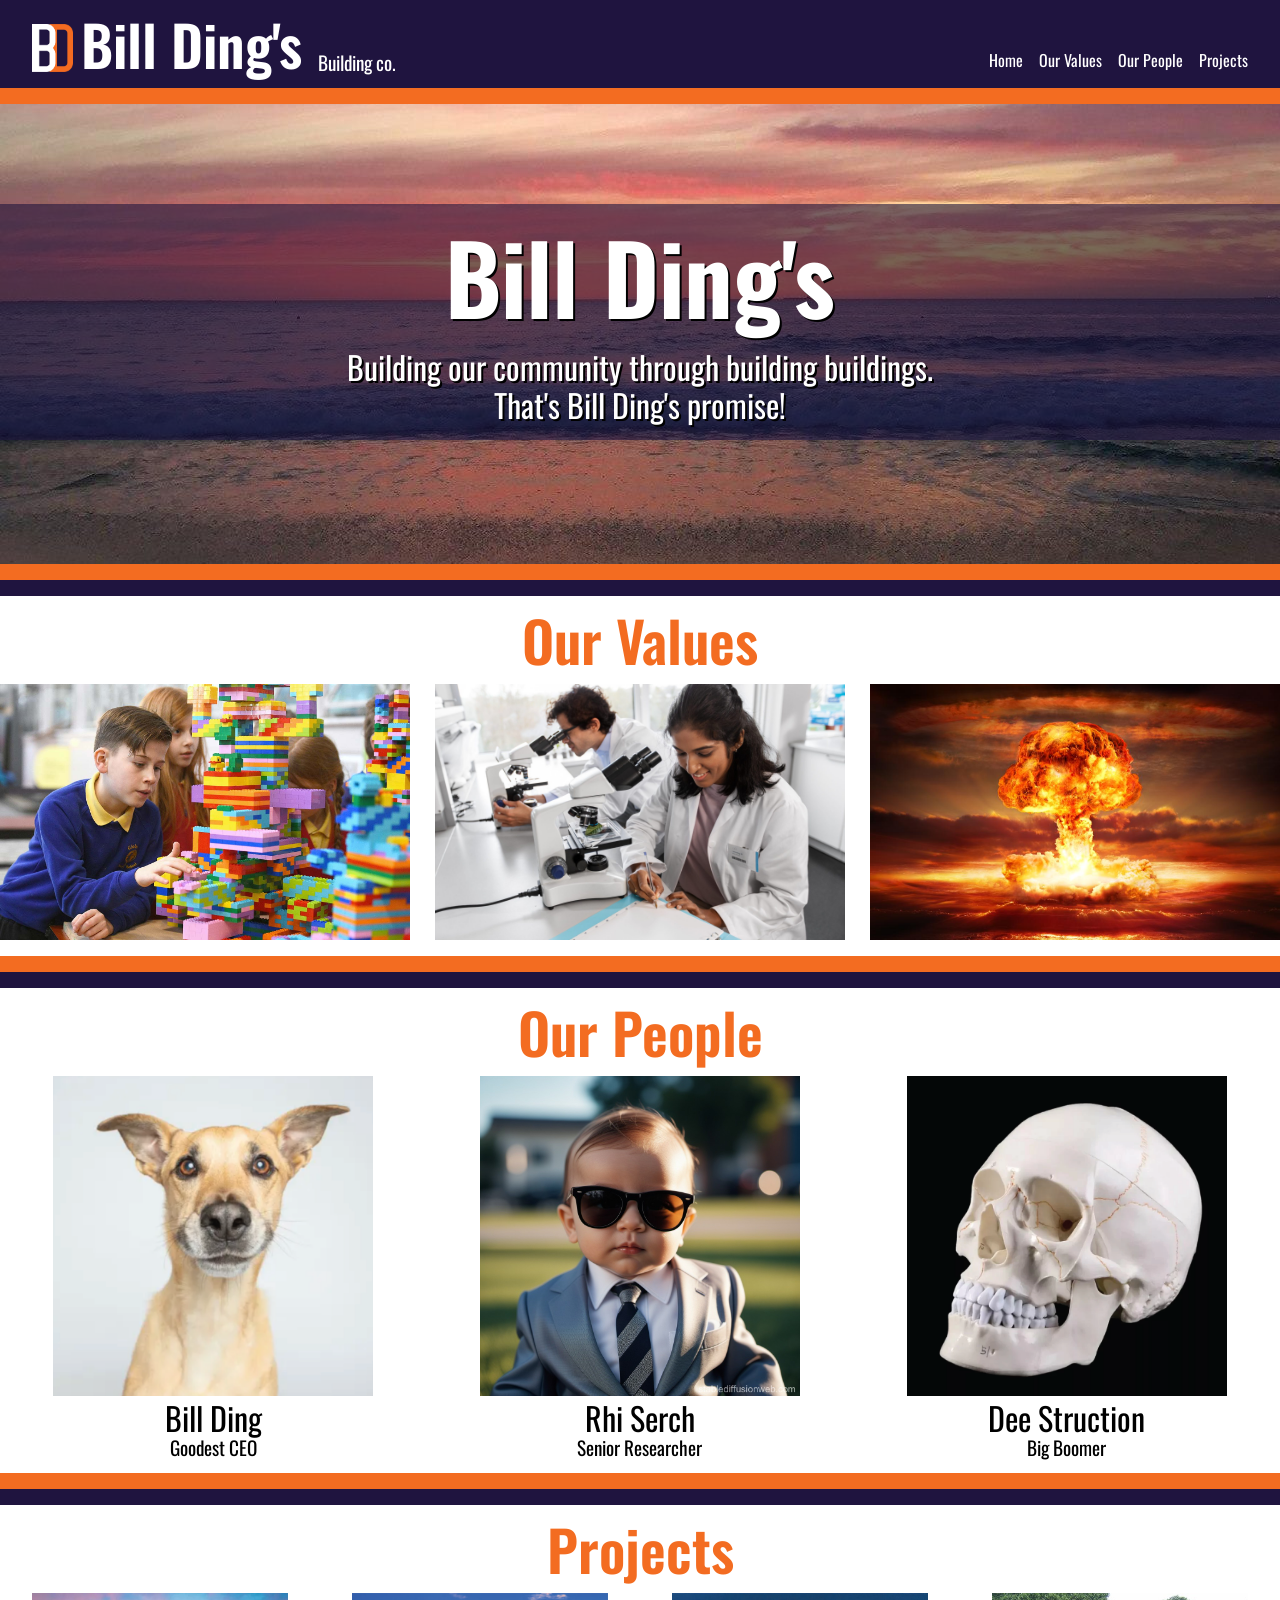
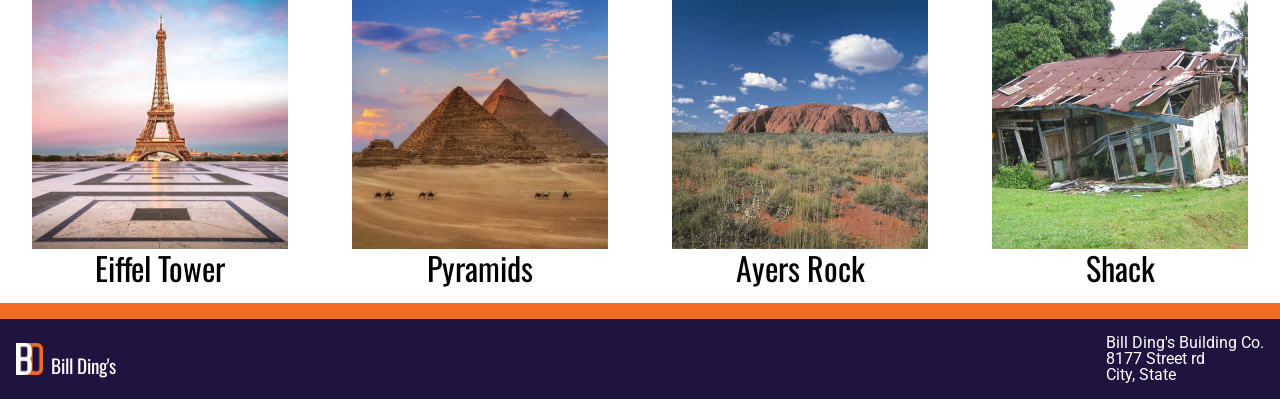
==== index.html @ 5ad1cb89 "Initial Release HTML and CSS based website" ====
<!DOCTYPE html>
<html lang="en">
<head>
    <meta charset="UTF-8">
    <meta name="viewport" content="width=device-width, initial-scale=1.0">
    <title>Bill Ding's</title>
    <link rel="stylesheet" href="./resources/css/index.css">
    
    <link rel="preconnect" href="https://fonts.googleapis.com">
    <link rel="preconnect" href="https://fonts.gstatic.com" crossorigin>
    <link href="https://fonts.googleapis.com/css2?family=Roboto:ital,wght@0,100;0,300;0,400;0,500;0,700;0,900;1,100;1,300;1,400;1,500;1,700;1,900&display=swap" rel="stylesheet">

    <link rel="preconnect" href="https://fonts.googleapis.com">
    <link rel="preconnect" href="https://fonts.gstatic.com" crossorigin>
    <link href="https://fonts.googleapis.com/css2?family=Oswald:wght@200..700&family=Roboto:ital,wght@0,100;0,300;0,400;0,500;0,700;0,900;1,100;1,300;1,400;1,500;1,700;1,900&display=swap" rel="stylesheet">

</head>
<body>
    <header>
        <div id="headerCompany">
            <img id="headerLogo" src="./resources/images/logo.png">
            <h2>Bill Ding's</h2>
            <h4>Building co.</h4>
        </div>
        <nav>
            <a href="#home">Home</a></li>
            <a href="#values">Our Values</a>
            <a href="#ourPeople">Our People</a>
            <a href="#projects">Projects</a>
        </nav>
    </header>
    <div class="body">
        <div class="box" id="home">
            <div id="hero">
                <h1>Bill Ding's</h1>
                <h3>Building our community through building buildings.</br> That's Bill Ding's promise!</h3>
            </div>
        </div>
        <div class="box" id="values">
            <h2 class="heading">Our Values</h2>
            <div id="valuesContainer">
                <div class="value" id="valueA">
                    <div class="overlay">
                        <h3>Building</h3>
                        <p>Building is our passion</p>
                    </div>
                    
                </div>
                <div class="value" id="valueB">
                    <div class="overlay">
                        <h3>Research</h3>
                        <p>Research is our passion</p>
                    </div>
                    
                </div>
                <div class="value" id="valueC">
                    <div class="overlay">
                        <h3>Destruction</h3>
                        <p>Destruction is our passion</p>
                    </div>
                    
                </div>
            </div>
        </div>
        <div class="box" id="ourPeople">
            <h2 class="heading">Our People</h2>
            <div id="peopleContainer">
                <div class="person">
                    <img src="./resources/images/ourPeople/headshot 01.png" alt="Bill Ding Headshot">
                    <h3>Bill Ding</h3>
                    <h4>Goodest CEO</h4>
                </div>
                <div class="person">
                    <img src="./resources/images/ourPeople/headshot 02.jpg" alt="Rhi Search Headshot">
                    <h3>Rhi Serch</h3>
                    <h4>Senior Researcher</h4>
                </div>
                <div class="person">
                    <img src="./resources/images/ourPeople/headshot 03.png" alt="Dee Struction Headshot">
                    <h3>Dee Struction</h3>
                    <h4>Big Boomer</h4>
                </div>
            </div>
        </div>
        <div class="box" id="projects">
            <h2 class="heading">Projects</h2>
            <div id="projectContainer">
                <div class="project">
                    <img src="./resources/images/projects/project01.png" alt="Eiffel Tower">
                    <h3>Eiffel Tower</h3>
                </div>
                <div class="project">
                    <img src="./resources/images/projects/project02.png" alt="Pyramid">
                    <h3>Pyramids</h3>
                </div>
                <div class="project">
                    <img src="./resources/images/projects/project03.png" alt="Ayers Rock">
                    <h3>Ayers Rock</h3>
                </div>
                <div class="project">
                    <img src="./resources/images/projects/project04.jpg" alt="Shack">
                    <h3>Shack</h3>
                </div>
            </div>
            
        </div>
    </div>
    <footer>
        <div id="footerCompany">
            <img id="footerLogo" src="./resources/images/logo.png">
            <h4>Bill Ding's</h4>
        </div>
        <div id="footerAddress">
            <p>Bill Ding's Building Co.</p>
            <p>8177 Street rd</p>
            <p>City, State</p>
        </div>
    </footer>
    
</body>
</html>
---- resources/css/index.css ----
/*Overall Details*/

:root {
    --bright-colour: rgb(243,108,33);
    --primary-colour: rgb(31, 20, 63);
    --light-colour: rgb(222,222,222);
  }

*{
    padding: 0;
    margin: 0;
}

body{
    background-color: white;
    padding: 0;
    margin: 0;
    display: inline-flex;
    flex-direction: column;
    align-items: center;
    width: 100%;
}

p{
    font-family: "Roboto", sans-serif;
    line-height: 1;
}

h1{
    font-family: "Oswald", sans-serif;
    font-weight:800;
    font-size: 6rem;
    line-height: 1.5;
    padding: 0;
    margin: 0;
}

h2{
    font-family: "Oswald", sans-serif;
    line-height: 1;
    font-size: 3.5rem;
    font-weight: 600;
    padding: 0;
    margin: 0;
}

h3{
    font-family: "Oswald", sans-serif;
    font-size: 2rem;
    font-weight: 400;
    line-height: 1.2;
    padding: 0;
    margin: 0;
}

h4{
    font-family: "Oswald", sans-serif;
    line-height: 1;
    font-size: 1.2rem;
    font-weight: normal;
    padding: 0;
    margin: 0;
}

a{
    font-family: "Oswald", sans-serif;
    color: white;
    text-decoration: none;
    margin: 0;
    padding: 0;
}

a:hover{
    scale: 1.1;
    text-decoration: underline;
}

.box {
    width: 100%;
    display: inline-flex;
    flex-direction: column;
    align-items: center;
    background-color: white;
    box-sizing: border-box;
    padding: 1rem 0;
    margin-bottom: 1rem;
    border-bottom: 1rem solid var(--bright-colour);
}

.body {
    position: relative;
    top: 3rem;
    width: 100%;
    height: 100%;
    background-color: var(--primary-colour);
}

.heading {
    color: var(--bright-colour);
    margin-bottom: 1rem;
}

/*Header*/
header{
    display: inline-flex;
    align-items: end;
    justify-content: space-between;
    width:100%;
    background-color: var(--primary-colour);
    padding: 1rem 2rem;
    box-sizing: border-box;
    position: fixed;
    border-bottom: 1rem solid var(--bright-colour);
    z-index: 3;
}

#headerCompany{
    display: inline-flex;
    align-items: end;
    color: white;
}

#headerCompany h2{
    padding-right: 1rem;
}

#headerLogo{
    height: 3rem;
    margin-right: 0.5rem;
}

nav img{
    display: none;
}

nav{
    display: inline-flex;
    justify-content: space-around;
    align-items: center;
}

nav a{
    margin-left: 1rem;
    text-align: center;
}

nav h4{
    font-family: 'Alumni Sans';
    color: white;
    font-size: 1.5rem;
    font-weight: 400;
    line-height: 0;
}

@media only screen and (max-width: 750px){
    header{
        flex-direction: column;
        width: 100%;
        align-items: center;
    }

    #headerCompany{
        flex-direction: row;
        justify-content: left;
        margin-bottom: 1rem;
    }
}

@media only screen and (max-width: 450px){
    #headerCompany h2{
        display: none;
    }

    #headerCompany h4{
        display: none;
    }
}

/*Mission*/

#home{
    background-color: rgb(212, 212, 189);
    display:inline-flex;
    flex-direction: column;
    margin-top: 2rem;
    width:100%;
    height: 500px;
    align-items: center;
    justify-content: center;
    background-image:url(../images/Sunset.jpg);
    background-position:bottom;
    background-repeat: no-repeat;
    background-size: cover;
    color: white;
    text-shadow: 2px 2px black;
    text-align: center;
}

#hero{
    background-color: rgba(31, 20, 63, .6);;
    width: 100%;
    display: inline-flex;
    flex-direction: column;
    align-items: center;
    justify-content: center;
    padding-bottom: 1rem;
}


@media only screen and (max-width: 600px){
    #hero h3{
        font-size: 1.5rem;
    }
}

@media only screen and (max-width: 450px){
    #hero h1{
        font-size: 4rem;
    }
    
    #hero h3{
        font-size: 1rem;
    }
}

/*values*/

#valuesContainer{
    display: inline-flex;
    justify-content: space-between;
    width:100%;
}

.value h3{
    font-size: 3rem;
    text-shadow: 2px 2px black;
    color:white;
    padding: 0;
}

.value{
    width: 32%;
    height: 16rem;
    position: relative;
    background-size: cover;
    background-position: center;
}

#valueA{
    background-image: url(../images/values/build.jpg);
}

#valueB{
    background-image: url(../images/values/research.jpg);
}

#valueC{
    background-image: url(../images/values/destroy.jpeg);
}

.overlay {
    position: absolute;
    top: 0;
    left: 0;
    width: 100%;
    height: 100%;
    background-color: rgba(255, 255, 255, 0.7);
    display: inline-flex;
    flex-direction: column;
    justify-content: center;
    align-items: center;
    text-align: center;
    transition: opacity 0.3s;
    opacity: 0;
}

.value:hover .overlay {
    opacity: 1;
}

@media only screen and (max-width: 750px){
    #valuesContainer{
        flex-direction: column;
        align-items: center;
        width:100%;
    }

    .value{
        width: 97%;
        height: 200px;
        margin: 0.5rem 0;
    }
}

/*Our People*/

#ourPeople{
    display: inline-flex;
    flex-direction: column;
    align-items: center;
    width:100%;
    text-align: center;
}

#peopleContainer{
    display: inline-flex;
    width: 100%;
    justify-content: space-around;
}

.person{
    display: inline-flex;
    flex-direction: column;
    align-items: center;
    width: 25%;
}

.person img{
    width: 100%;
}

.person h3{
    margin-top: 0.2rem;
}

@media only screen and (max-width: 550px){
    #peopleContainer{
        flex-direction: column;
        width: 100%;
        align-items: center;
    }

    .person{
        margin: 0.5rem;
        width: 80%;
    }
}

/* Project */
#projectContainer {
    width: 100%;
    display: inline-flex;
    justify-content: space-between;
    
}

.project {
    display: inline-flex;
    flex-direction: column;
    align-items: center;
    width: 100%;
    padding: 0 2rem;
}

.project img{
    width: 100%;
    height: 100%;
    object-fit:cover;
}

@media only screen and (max-width: 800px){
    #projectContainer{
        flex-direction: column;
        width: 100%;
        align-items: center;
    }

    .project{
        margin: 0.5rem;
        width: 80%;
    }
}

/*footer*/
footer{
    position: relative;
    padding: 0 1rem 1rem 1rem;
    top: 1rem;
    width: 100%;
    display: inline-flex;
    justify-content: space-between;
    align-items: center;
    margin-top: 2rem;
    background-color: var(--primary-colour);
    box-sizing: border-box;
    color: white;
}

#footerLogo{
    height: 2rem;
    margin-right: 0.5rem;
}

#footerCompany{
    display: inline-flex;
    align-items: end;
}
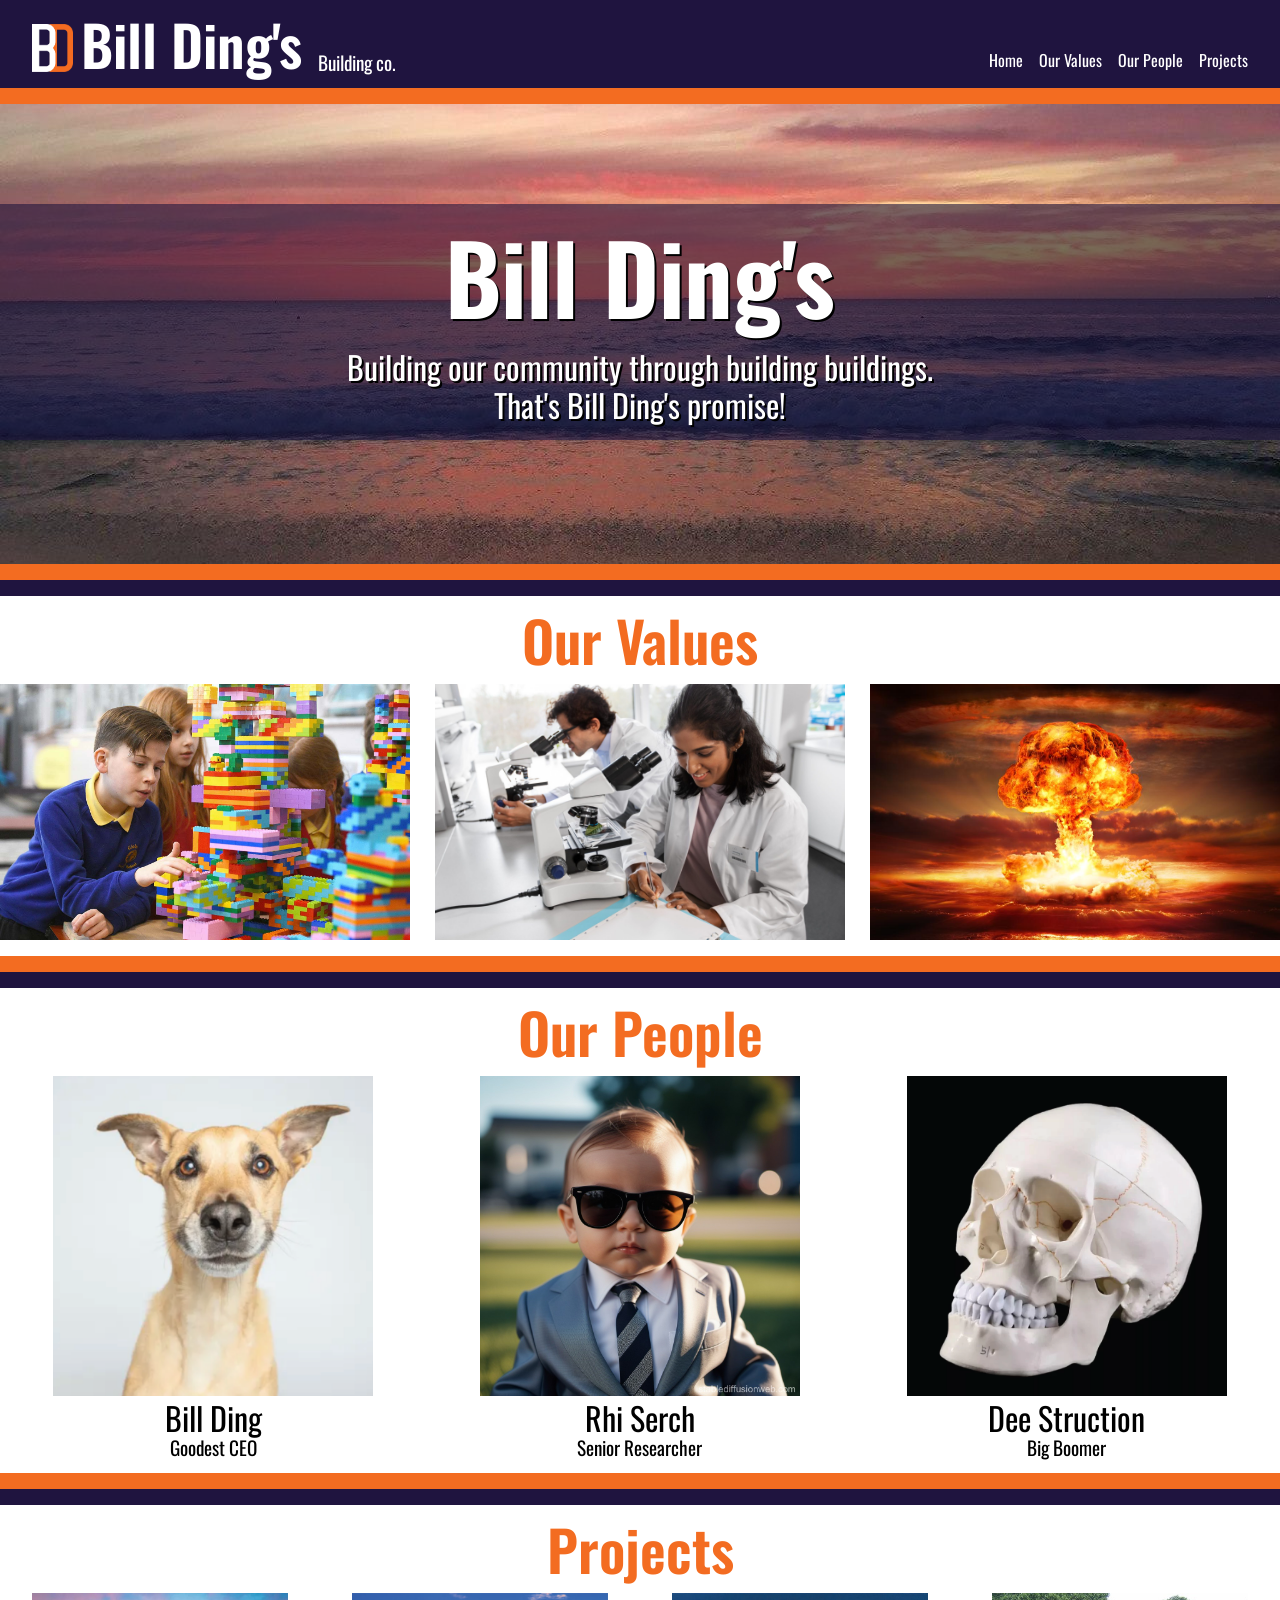
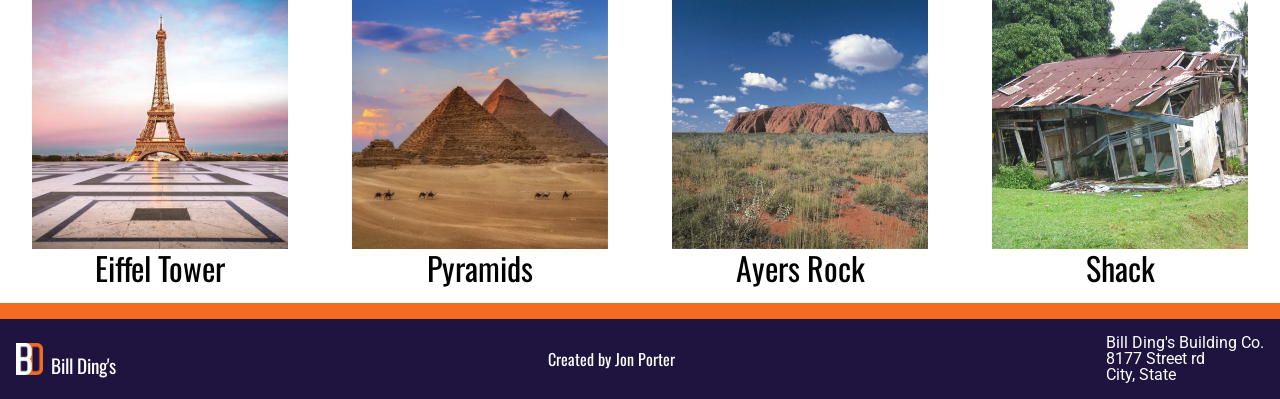
==== commit 1d62ba48: "Added link to portfolio" ====
--- a/index.html
+++ b/index.html
@@ -110,6 +110,7 @@
             <img id="footerLogo" src="./resources/images/logo.png">
             <h4>Bill Ding's</h4>
         </div>
+        <a href="https://jonporterfolio.com/" target="_blank" rel="noreferrer">Created by Jon Porter</a>
         <div id="footerAddress">
             <p>Bill Ding's Building Co.</p>
             <p>8177 Street rd</p>
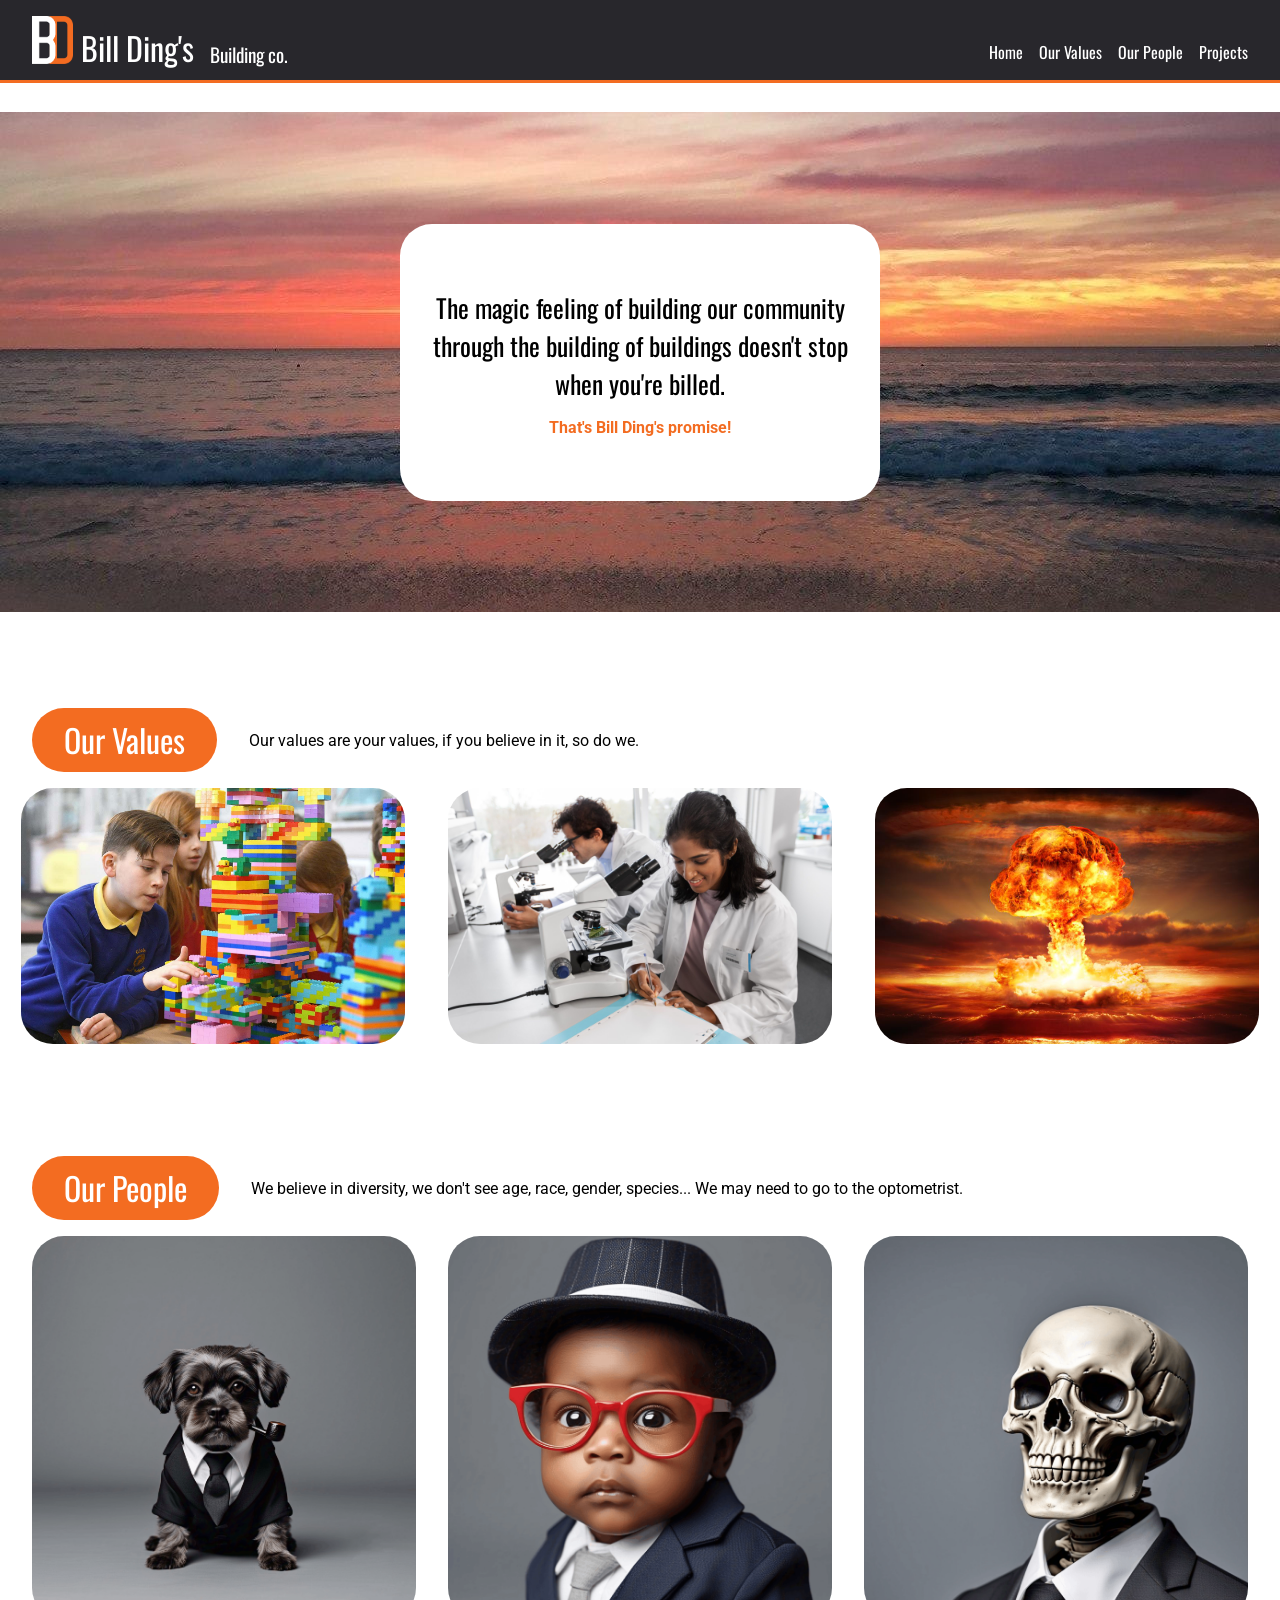
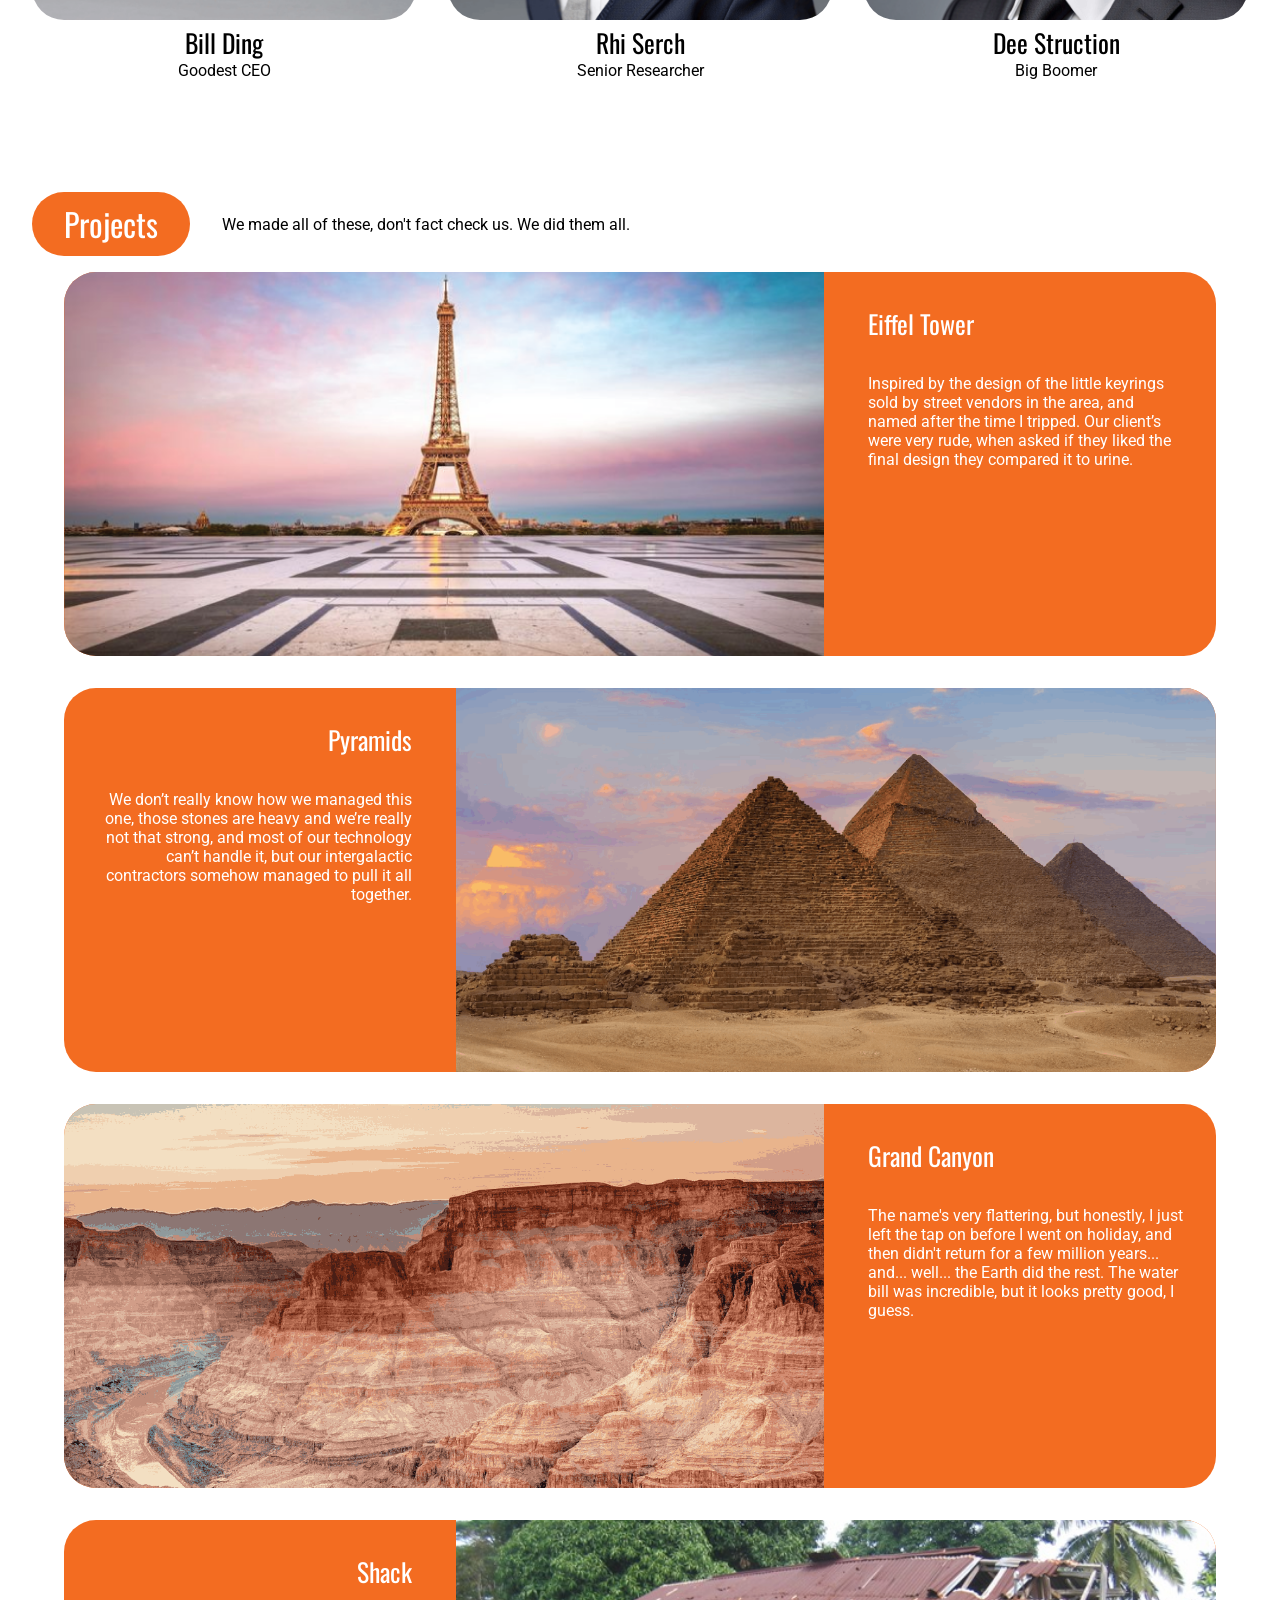
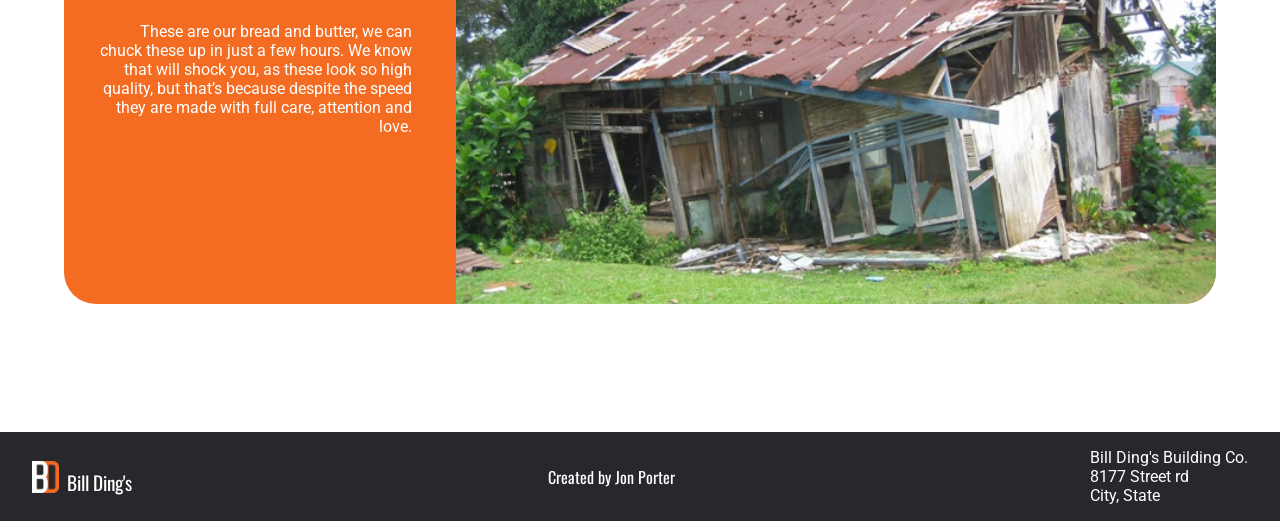
==== commit 63a3b121: "version 2.0 - aesthetic change - layout change" ====
--- a/index.html
+++ b/index.html
@@ -32,30 +32,32 @@
     <div class="body">
         <div class="box" id="home">
             <div id="hero">
-                <h1>Bill Ding's</h1>
-                <h3>Building our community through building buildings.</br> That's Bill Ding's promise!</h3>
+                <h3>The magic feeling of building our community through the building of buildings doesn't stop when you're billed.</h3><p> That's Bill Ding's promise!</p>
             </div>
         </div>
         <div class="box" id="values">
-            <h2 class="heading">Our Values</h2>
+            <div class="headingBox">
+                <h2 class="heading">Our Values</h2>
+                <p>Our values are your values, if you believe in it, so do we.</p>
+            </div>
             <div id="valuesContainer">
                 <div class="value" id="valueA">
                     <div class="overlay">
-                        <h3>Building</h3>
+                        <h2>Building</h2>
                         <p>Building is our passion</p>
                     </div>
                     
                 </div>
                 <div class="value" id="valueB">
                     <div class="overlay">
-                        <h3>Research</h3>
+                        <h2>Research</h2>
                         <p>Research is our passion</p>
                     </div>
                     
                 </div>
                 <div class="value" id="valueC">
                     <div class="overlay">
-                        <h3>Destruction</h3>
+                        <h2>Destruction</h2>
                         <p>Destruction is our passion</p>
                     </div>
                     
@@ -63,43 +65,71 @@
             </div>
         </div>
         <div class="box" id="ourPeople">
-            <h2 class="heading">Our People</h2>
+            <div class="headingBox">
+                <h2 class="heading">Our People</h2>
+                <p>We believe in diversity, we don't see age, race, gender, species... We may need to go to the optometrist.</p>
+            </div>
             <div id="peopleContainer">
                 <div class="person">
                     <img src="./resources/images/ourPeople/headshot 01.png" alt="Bill Ding Headshot">
                     <h3>Bill Ding</h3>
-                    <h4>Goodest CEO</h4>
+                    <p>Goodest CEO</p>
+                    <p></p>
                 </div>
                 <div class="person">
-                    <img src="./resources/images/ourPeople/headshot 02.jpg" alt="Rhi Search Headshot">
+                    <img src="./resources/images/ourPeople/headshot 02.png" alt="Rhi Search Headshot">
                     <h3>Rhi Serch</h3>
-                    <h4>Senior Researcher</h4>
+                    <p>Senior Researcher</p>
                 </div>
                 <div class="person">
                     <img src="./resources/images/ourPeople/headshot 03.png" alt="Dee Struction Headshot">
                     <h3>Dee Struction</h3>
-                    <h4>Big Boomer</h4>
+                    <p>Big Boomer</p>
                 </div>
             </div>
         </div>
         <div class="box" id="projects">
-            <h2 class="heading">Projects</h2>
+            <div class="headingBox">
+                <h2 class="heading">Projects</h2>
+                <p>We made all of these, don't fact check us. We did them all.</p>
+            </div>
             <div id="projectContainer">
                 <div class="project">
-                    <img src="./resources/images/projects/project01.png" alt="Eiffel Tower">
-                    <h3>Eiffel Tower</h3>
+                    <div class="projectImage">
+                        <img src="./resources/images/projects/project01.png" alt="Eiffel Tower">
+                    </div>
+                    <div class="projectDescriptionRight">
+                        <h3>Eiffel Tower</h3>
+                        <p>Inspired by the design of the little keyrings sold by street vendors in the area, and named after the time I tripped.  Our client’s were very rude, when asked if they liked the final design they compared it to urine.
+                        </p>
+                    </div>
                 </div>
                 <div class="project">
-                    <img src="./resources/images/projects/project02.png" alt="Pyramid">
-                    <h3>Pyramids</h3>
+                    <div class="projectDescriptionLeft">
+                        <h3>Pyramids</h3>
+                        <p>We don’t really know how we managed this one, those stones are heavy and we’re really not that strong, and most of our technology can’t handle it, but our intergalactic contractors somehow managed to pull it all together.</p>
+                    </div>
+                    <div class="projectImage">
+                        <img src="./resources/images/projects/project02.png" alt="Pyramid"/>
+                    </div>
                 </div>
                 <div class="project">
-                    <img src="./resources/images/projects/project03.png" alt="Ayers Rock">
-                    <h3>Ayers Rock</h3>
+                    <div class="projectImage">
+                        <img src="./resources/images/projects/project03.png" alt="Ayers Rock"/>                        
+                    </div>
+                    <div class="projectDescriptionRight">
+                        <h3>Grand Canyon</h3>
+                        <p>The name's very flattering, but honestly, I just left the tap on before I went on holiday, and then didn't return for a few million years... and... well... the Earth did the rest.  The water bill was incredible, but it looks pretty good, I guess.</p>
+                    </div>
                 </div>
                 <div class="project">
-                    <img src="./resources/images/projects/project04.jpg" alt="Shack">
-                    <h3>Shack</h3>
+                    <div class="projectDescriptionLeft">
+                        <h3>Shack</h3>
+                        <p>These are our bread and butter, we can chuck these up in just a few hours.  We know that will shock you, as these look so high quality, but that’s because despite the speed they are made with full care, attention and love.</p>
+                    </div>
+                    <div class="projectImage">
+                        <img src="./resources/images/projects/project04.jpg" alt="Shack"/>
+                    </div>
                 </div>
             </div>
             
--- a/resources/css/index.css
+++ b/resources/css/index.css
@@ -2,7 +2,7 @@
 
 :root {
     --bright-colour: rgb(243,108,33);
-    --primary-colour: rgb(31, 20, 63);
+    --primary-colour: rgb(40, 39, 44);
     --light-colour: rgb(222,222,222);
   }
 
@@ -23,7 +23,6 @@
 
 p{
     font-family: "Roboto", sans-serif;
-    line-height: 1;
 }
 
 h1{
@@ -38,17 +37,16 @@
 h2{
     font-family: "Oswald", sans-serif;
     line-height: 1;
-    font-size: 3.5rem;
-    font-weight: 600;
+    font-size: 2rem;
+    font-weight: 400;
     padding: 0;
     margin: 0;
 }
 
 h3{
     font-family: "Oswald", sans-serif;
-    font-size: 2rem;
+    font-size: 1.6rem;
     font-weight: 400;
-    line-height: 1.2;
     padding: 0;
     margin: 0;
 }
@@ -83,8 +81,7 @@
     background-color: white;
     box-sizing: border-box;
     padding: 1rem 0;
-    margin-bottom: 1rem;
-    border-bottom: 1rem solid var(--bright-colour);
+    margin-bottom: 5rem;
 }
 
 .body {
@@ -92,12 +89,38 @@
     top: 3rem;
     width: 100%;
     height: 100%;
-    background-color: var(--primary-colour);
+}
+
+.headingBox{
+    display: inline-flex;
+    align-items: center;
+    width: 100%;
+    padding: 0 2rem;
+    box-sizing: border-box;
+    margin-bottom: 1rem;
 }
 
 .heading {
-    color: var(--bright-colour);
-    margin-bottom: 1rem;
+    background-color: var(--bright-colour);
+    padding: 1rem 2rem;
+    box-sizing: border-box;
+    border-radius: 2rem;
+    color: white;
+    margin-right: 2rem;
+    
+}
+
+@media only screen and (max-width: 1000px){
+    .headingBox{
+        flex-direction: column;
+        align-items: start;
+        padding-left: 2rem;
+        text-align: start;
+    }
+
+    .heading{
+        margin-bottom: 1rem;
+    }
 }
 
 /*Header*/
@@ -110,7 +133,7 @@
     padding: 1rem 2rem;
     box-sizing: border-box;
     position: fixed;
-    border-bottom: 1rem solid var(--bright-colour);
+    border-bottom: 0.2rem solid var(--bright-colour);
     z-index: 3;
 }
 
@@ -121,7 +144,7 @@
 }
 
 #headerCompany h2{
-    padding-right: 1rem;
+    margin-right: 1rem;
 }
 
 #headerLogo{
@@ -182,7 +205,7 @@
     background-color: rgb(212, 212, 189);
     display:inline-flex;
     flex-direction: column;
-    margin-top: 2rem;
+    margin-top: 4rem;
     width:100%;
     height: 500px;
     align-items: center;
@@ -191,19 +214,28 @@
     background-position:bottom;
     background-repeat: no-repeat;
     background-size: cover;
-    color: white;
-    text-shadow: 2px 2px black;
+}
+
+#hero{
+    background-color: white;
+    border-radius: 2rem;
+    padding: 4rem 2rem;
+    box-sizing: border-box;
+    width: 30rem;
     text-align: center;
-}
-
-#hero{
-    background-color: rgba(31, 20, 63, .6);;
-    width: 100%;
     display: inline-flex;
     flex-direction: column;
     align-items: center;
     justify-content: center;
-    padding-bottom: 1rem;
+}
+
+#hero h3{
+    margin-bottom: 1rem;
+}
+
+#hero p{
+    color: var(--bright-colour);
+    font-weight: 700;
 }
 
 
@@ -211,6 +243,10 @@
     #hero h3{
         font-size: 1.5rem;
     }
+
+    #hero{
+        width: 20rem;
+    }
 }
 
 @media only screen and (max-width: 450px){
@@ -227,35 +263,23 @@
 
 #valuesContainer{
     display: inline-flex;
-    justify-content: space-between;
-    width:100%;
-}
-
-.value h3{
-    font-size: 3rem;
-    text-shadow: 2px 2px black;
-    color:white;
-    padding: 0;
+    justify-content: space-around;
+    width:100%; 
+}
+
+.value h2{
+    text-shadow: 2px 2px var(--primary-colour);
+    color:var(--bright-colour);
+    margin-bottom: 1rem;
 }
 
 .value{
-    width: 32%;
+    width: 30%;
     height: 16rem;
     position: relative;
     background-size: cover;
     background-position: center;
-}
-
-#valueA{
-    background-image: url(../images/values/build.jpg);
-}
-
-#valueB{
-    background-image: url(../images/values/research.jpg);
-}
-
-#valueC{
-    background-image: url(../images/values/destroy.jpeg);
+    border-radius: 2rem;
 }
 
 .overlay {
@@ -264,6 +288,7 @@
     left: 0;
     width: 100%;
     height: 100%;
+    color: var(--primary-colour);
     background-color: rgba(255, 255, 255, 0.7);
     display: inline-flex;
     flex-direction: column;
@@ -272,6 +297,20 @@
     text-align: center;
     transition: opacity 0.3s;
     opacity: 0;
+    box-shadow: 0px 0px 15px 3px rgba(0,0,0,0.3);
+    border-radius: 2rem;
+}
+
+#valueA{
+    background-image: url(../images/values/build.jpg);
+}
+
+#valueB{
+    background-image: url(../images/values/research.jpg);
+}
+
+#valueC{
+    background-image: url(../images/values/destroy.jpeg);
 }
 
 .value:hover .overlay {
@@ -305,25 +344,27 @@
 #peopleContainer{
     display: inline-flex;
     width: 100%;
-    justify-content: space-around;
+    justify-content: center;
 }
 
 .person{
     display: inline-flex;
     flex-direction: column;
     align-items: center;
-    width: 25%;
+    width: 30%;
+    margin: 0 1rem;
 }
 
 .person img{
     width: 100%;
+    border-radius: 2rem;
 }
 
 .person h3{
     margin-top: 0.2rem;
 }
 
-@media only screen and (max-width: 550px){
+@media only screen and (max-width: 750px){
     #peopleContainer{
         flex-direction: column;
         width: 100%;
@@ -332,7 +373,7 @@
 
     .person{
         margin: 0.5rem;
-        width: 80%;
+        width: 60%;
     }
 }
 
@@ -340,41 +381,97 @@
 #projectContainer {
     width: 100%;
     display: inline-flex;
+    align-items: center;
+    flex-direction: column;
+    
+}
+
+.project {
+    display: inline-flex;
+    align-items: start;
     justify-content: space-between;
-    
-}
-
-.project {
-    display: inline-flex;
-    flex-direction: column;
-    align-items: center;
-    width: 100%;
-    padding: 0 2rem;
-}
-
-.project img{
-    width: 100%;
+    width: 90vw;
+    height: 30vw;
+    background-color: var(--bright-colour);
+    border-radius: 2rem;
+    overflow: hidden;
+    margin-bottom: 2rem;
+}
+
+.project h3{
+    margin-bottom: 2rem;
+}
+
+.projectImage{
+    width: 66%;
     height: 100%;
-    object-fit:cover;
-}
-
-@media only screen and (max-width: 800px){
-    #projectContainer{
+    overflow: hidden;
+}
+
+.projectImage img{
+    object-fit: cover;
+    height: 100%;
+    width: 100%;
+    object-position:center;
+}
+
+.projectDescriptionRight {
+    color: white;
+    padding: 2rem;
+    box-sizing: border-box;
+    text-align: left;
+    width: 33%;
+}
+
+.projectDescriptionLeft {
+    color: white;
+    padding: 2rem;
+    box-sizing: border-box;
+    text-align: right;
+    width: 33%;
+}
+
+@media only screen and (max-width: 950px){
+    .projectImage {
+        width: 50%;
+    }
+
+    .projectDescriptionRight{
+        width: 50%;
+    }
+
+    .projectDescriptionLeft{
+        width: 50%;
+    }
+}
+
+@media only screen and (max-width: 750px){
+    .project{
         flex-direction: column;
+        width: 90vw;
+        height: 150vw;
+    }
+
+    .projectImage {
         width: 100%;
-        align-items: center;
-    }
-
-    .project{
-        margin: 0.5rem;
-        width: 80%;
+        height: 66%;
+    }
+
+    .projectDescriptionLeft{
+        width: 100%;
+        text-align: left;
+    }
+
+    .projectDescriptionRight{
+        width: 100%;
+
     }
 }
 
 /*footer*/
 footer{
     position: relative;
-    padding: 0 1rem 1rem 1rem;
+    padding: 1rem 2rem;
     top: 1rem;
     width: 100%;
     display: inline-flex;
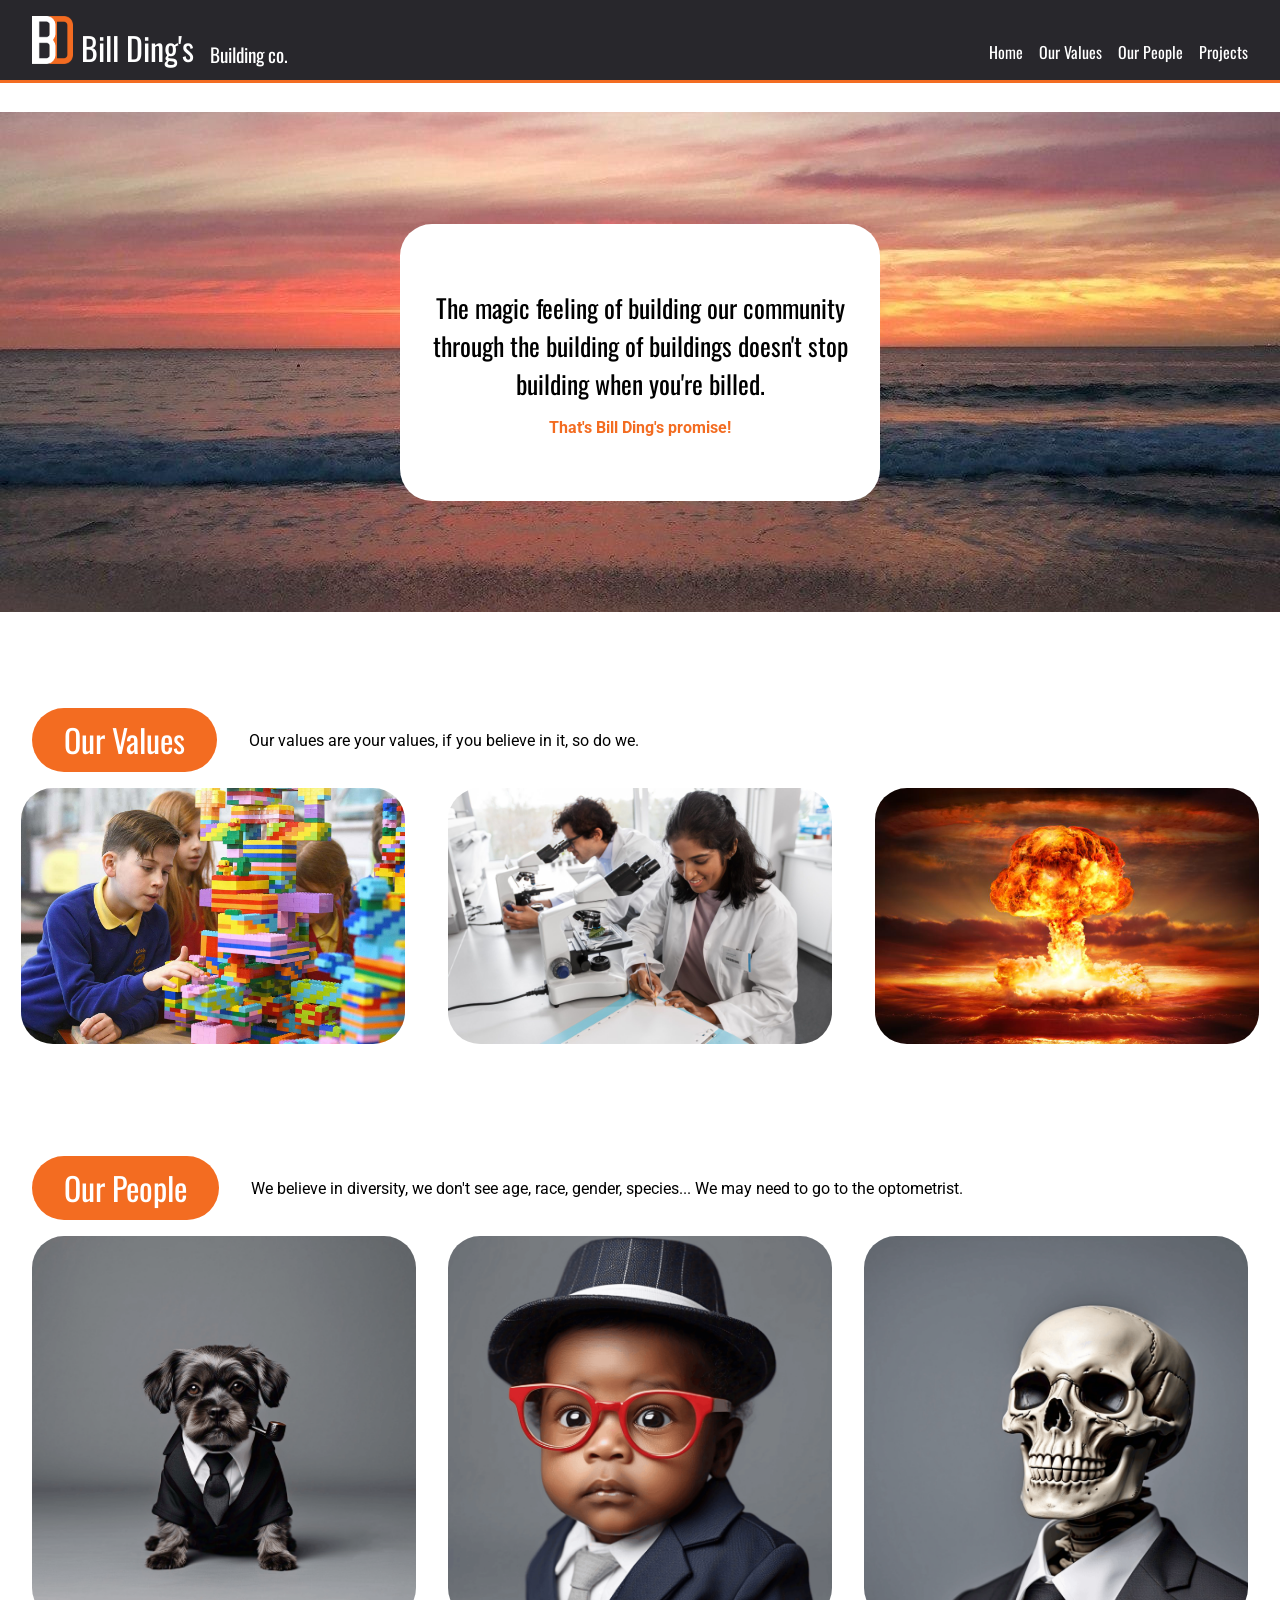
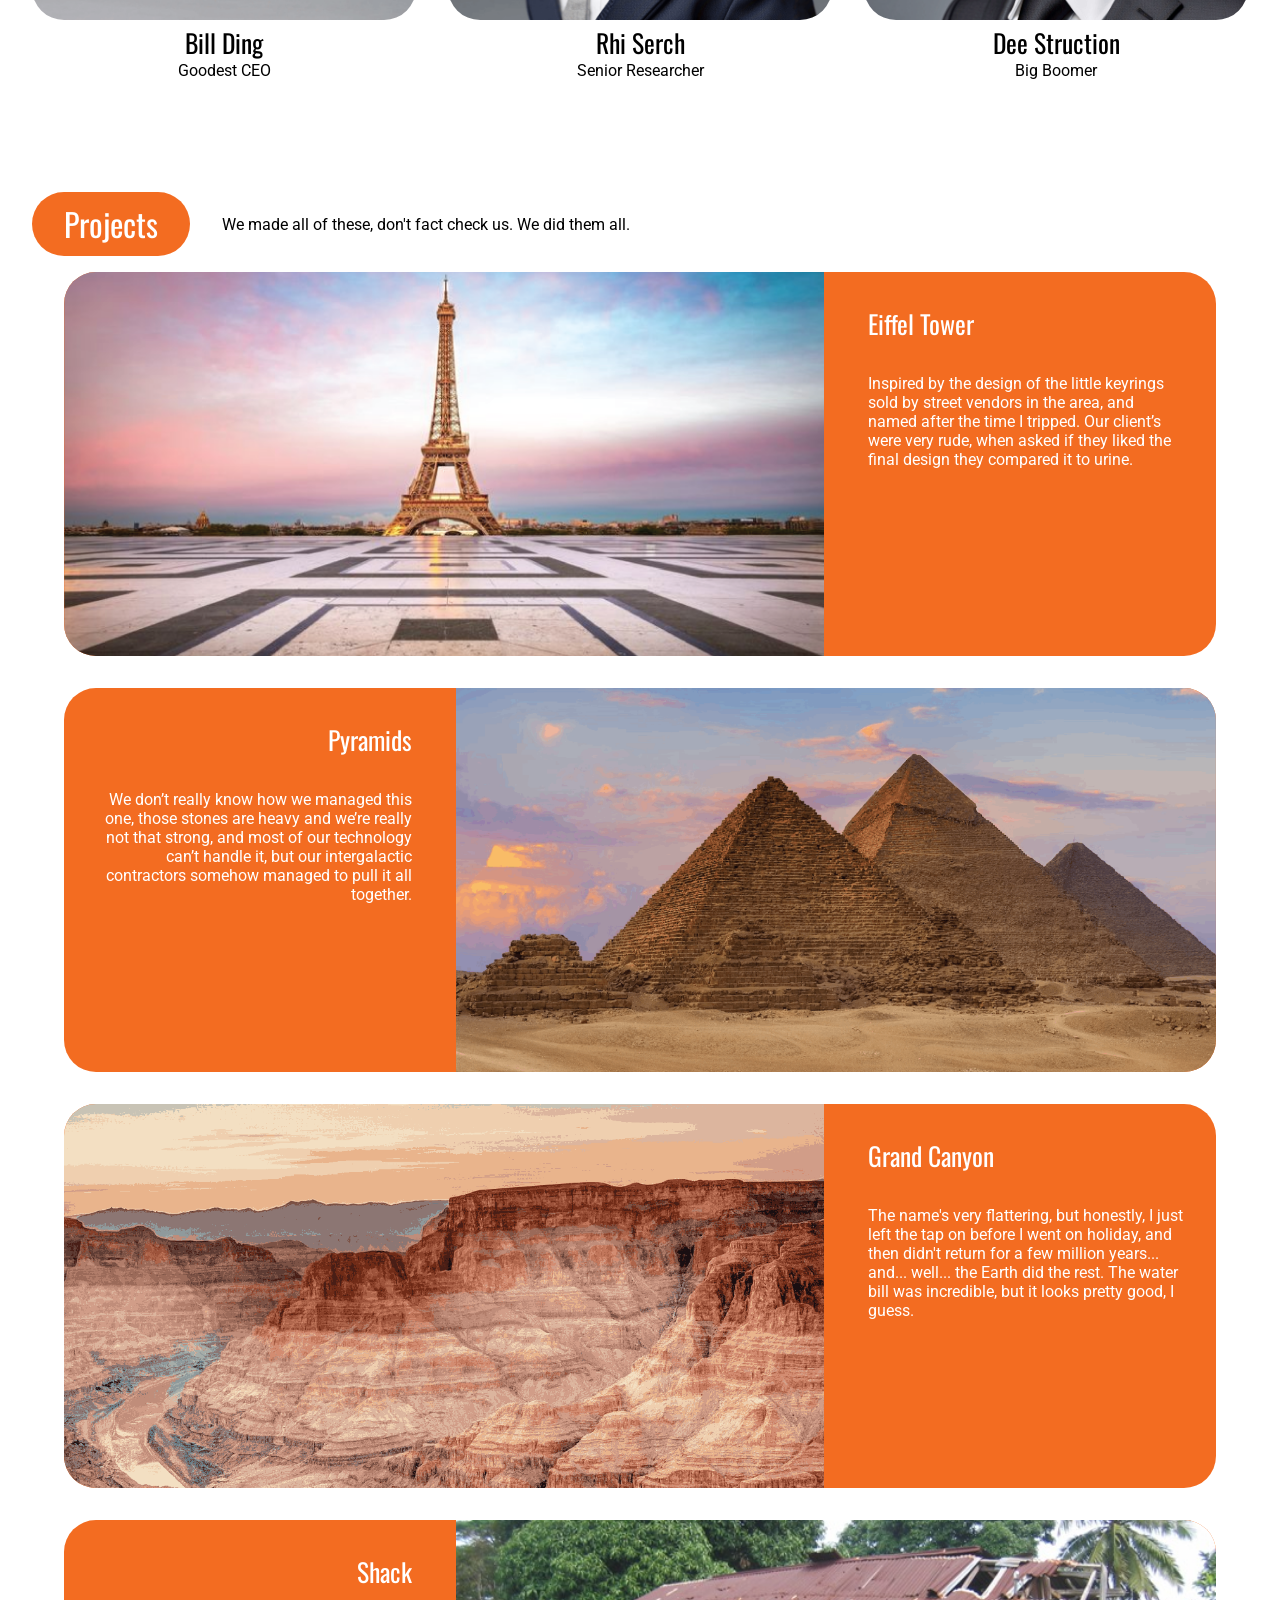
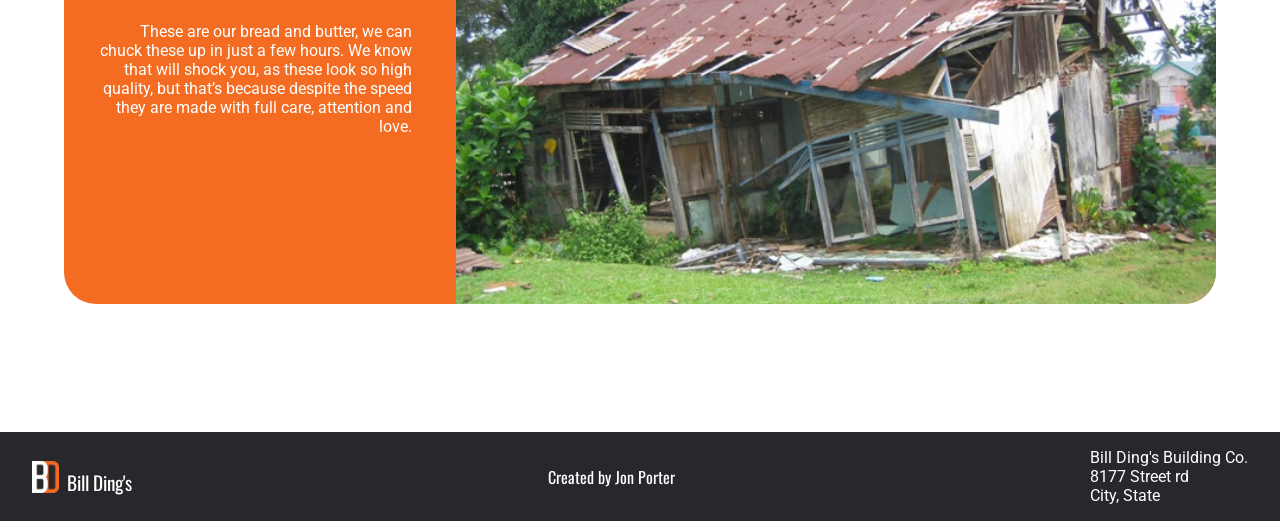
==== commit dee75c63: "Wording update in Hero" ====
--- a/index.html
+++ b/index.html
@@ -32,7 +32,7 @@
     <div class="body">
         <div class="box" id="home">
             <div id="hero">
-                <h3>The magic feeling of building our community through the building of buildings doesn't stop when you're billed.</h3><p> That's Bill Ding's promise!</p>
+                <h3>The magic feeling of building our community through the building of buildings doesn't stop building when you're billed.</h3><p> That's Bill Ding's promise!</p>
             </div>
         </div>
         <div class="box" id="values">
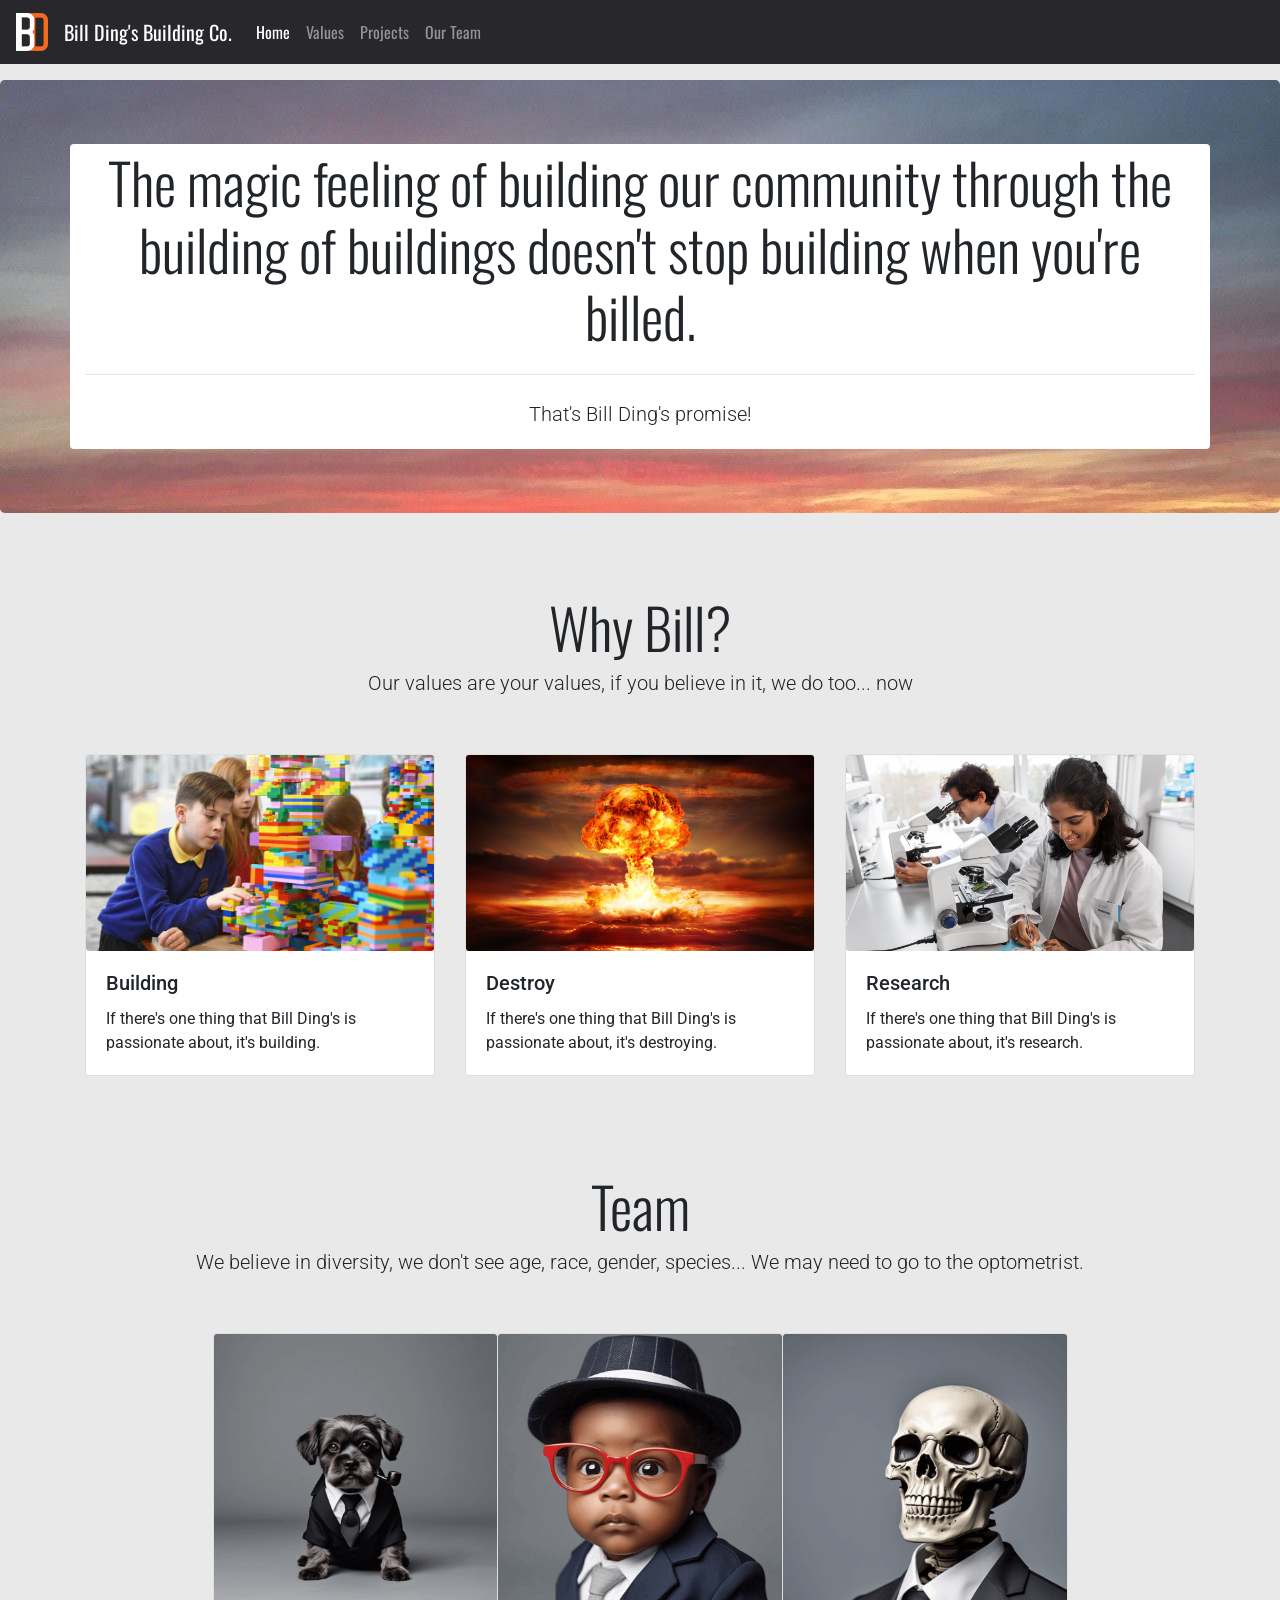
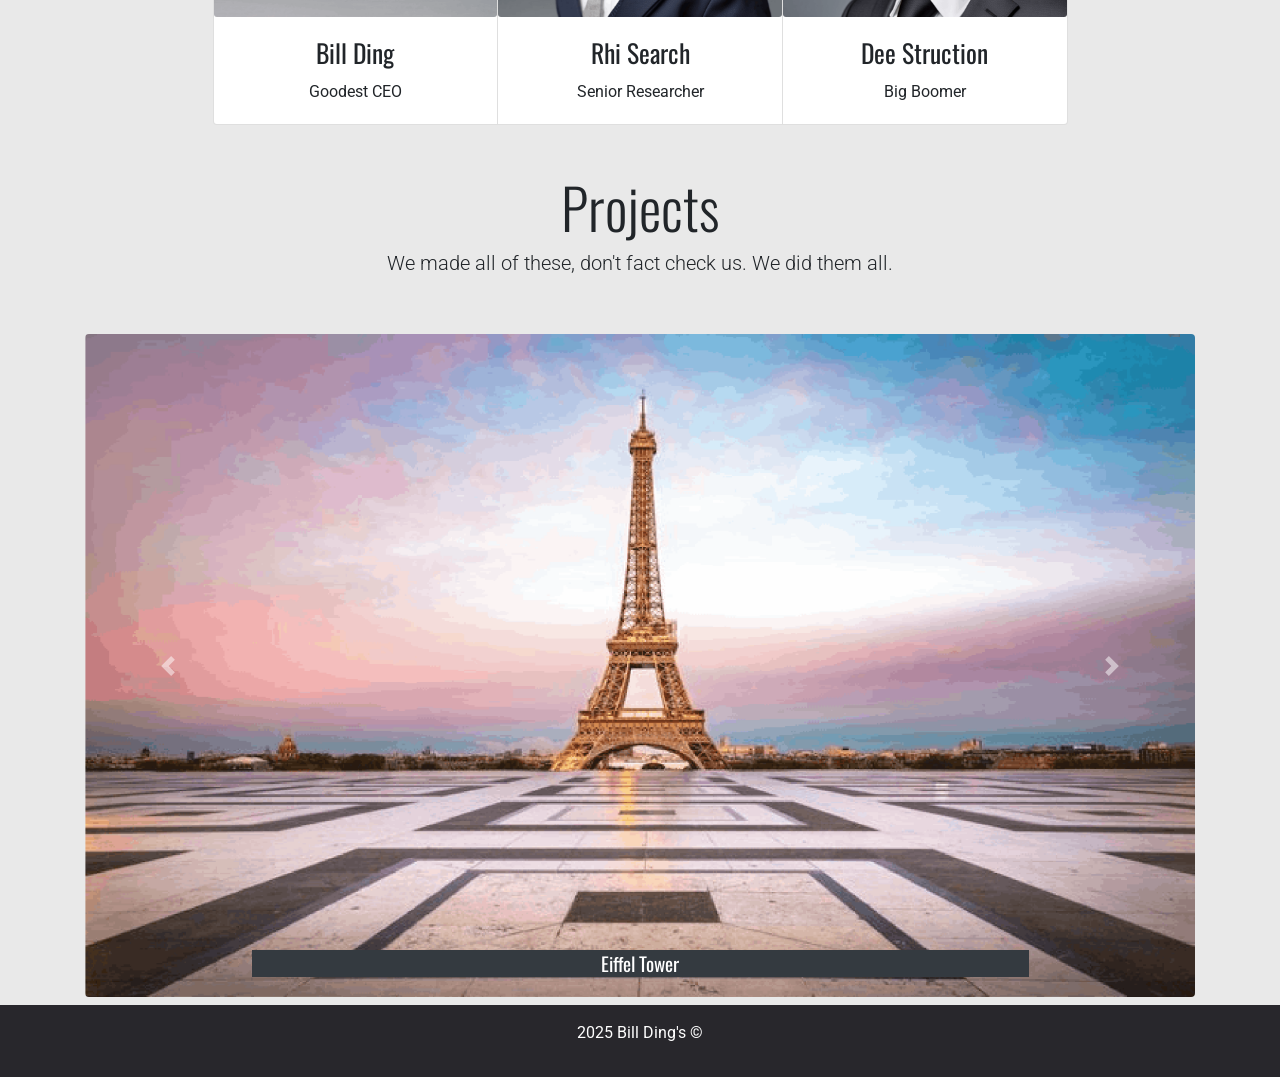
==== commit bd28950a: "Version 2.0 Release - Added Bootstrap framework for updated design - Added projects page" ====
--- a/index.html
+++ b/index.html
@@ -1,152 +1,225 @@
 <!DOCTYPE html>
 <html lang="en">
 <head>
-    <meta charset="UTF-8">
-    <meta name="viewport" content="width=device-width, initial-scale=1.0">
-    <title>Bill Ding's</title>
-    <link rel="stylesheet" href="./resources/css/index.css">
+  <meta charset="UTF-8">
+  <meta name="viewport" content="width=device-width, initial-scale=1.0">
+  <meta http-equiv="X-UA-Compatible" content="ie=edge">
+
+  <link rel="stylesheet" href="https://stackpath.bootstrapcdn.com/bootstrap/4.2.1/css/bootstrap.min.css" integrity="sha384-GJzZqFGwb1QTTN6wy59ffF1BuGJpLSa9DkKMp0DgiMDm4iYMj70gZWKYbI706tWS" crossorigin="anonymous">
+  <link rel="stylesheet" href="./resources/css/index.css">
     
-    <link rel="preconnect" href="https://fonts.googleapis.com">
-    <link rel="preconnect" href="https://fonts.gstatic.com" crossorigin>
-    <link href="https://fonts.googleapis.com/css2?family=Roboto:ital,wght@0,100;0,300;0,400;0,500;0,700;0,900;1,100;1,300;1,400;1,500;1,700;1,900&display=swap" rel="stylesheet">
-
-    <link rel="preconnect" href="https://fonts.googleapis.com">
-    <link rel="preconnect" href="https://fonts.gstatic.com" crossorigin>
-    <link href="https://fonts.googleapis.com/css2?family=Oswald:wght@200..700&family=Roboto:ital,wght@0,100;0,300;0,400;0,500;0,700;0,900;1,100;1,300;1,400;1,500;1,700;1,900&display=swap" rel="stylesheet">
-
+  <link rel="preconnect" href="https://fonts.googleapis.com">
+  <link rel="preconnect" href="https://fonts.gstatic.com" crossorigin>
+  <link href="https://fonts.googleapis.com/css2?family=Roboto:ital,wght@0,100;0,300;0,400;0,500;0,700;0,900;1,100;1,300;1,400;1,500;1,700;1,900&display=swap" rel="stylesheet">
+
+  <link rel="preconnect" href="https://fonts.googleapis.com">
+  <link rel="preconnect" href="https://fonts.gstatic.com" crossorigin>
+  <link href="https://fonts.googleapis.com/css2?family=Oswald:wght@200..700&family=Roboto:ital,wght@0,100;0,300;0,400;0,500;0,700;0,900;1,100;1,300;1,400;1,500;1,700;1,900&display=swap" rel="stylesheet">
+
+  <title>Bill Ding's</title>
 </head>
+
 <body>
-    <header>
-        <div id="headerCompany">
-            <img id="headerLogo" src="./resources/images/logo.png">
-            <h2>Bill Ding's</h2>
-            <h4>Building co.</h4>
-        </div>
-        <nav>
-            <a href="#home">Home</a></li>
-            <a href="#values">Our Values</a>
-            <a href="#ourPeople">Our People</a>
-            <a href="#projects">Projects</a>
-        </nav>
-    </header>
-    <div class="body">
-        <div class="box" id="home">
-            <div id="hero">
-                <h3>The magic feeling of building our community through the building of buildings doesn't stop building when you're billed.</h3><p> That's Bill Ding's promise!</p>
-            </div>
-        </div>
-        <div class="box" id="values">
-            <div class="headingBox">
-                <h2 class="heading">Our Values</h2>
-                <p>Our values are your values, if you believe in it, so do we.</p>
-            </div>
-            <div id="valuesContainer">
-                <div class="value" id="valueA">
-                    <div class="overlay">
-                        <h2>Building</h2>
-                        <p>Building is our passion</p>
-                    </div>
+
+    <nav class="navbar navbar-expand-lg navbar-dark fixed-top" id="navbar">
+        <a href="./index.html">
+            <img class="navbar-brand" id="navbar-icon" src="./resources/images/logo.png" alt="Bill Ding's Logo"/>
+        </a>
+        <h2 class="navbar-brand">Bill Ding's Building Co.</h2>
+        <button 
+            class="navbar-toggler" 
+            type="button" 
+            data-toggle="collapse" 
+            data-target="#navbarContent" 
+            aria-controls="navbarContent" 
+            aria-expanded="false" 
+            aria-label="Toggle-Navigation">
+            <span class="navbar-toggler-icon bg-active" > </span>
+        </button>
+        <div class="collapse navbar-collapse" id="navbarContent">
+            <ul class="navbar-nav">
+                <li class="navbar-item active">
+                    <a class="nav-link" href="#home">Home</a>
+                </li>
+                <li class="navbar-item">
+                    <a class="nav-link" href="#aboutUs">Values</a>
+                </li>
+                <li class="navbar-item">
+                    <a class="nav-link" href="./projects.html">Projects</a>
+                </li>
+                <li class="navbar-item">
+                    <a class="nav-link" href="#team">Our Team</a>
+                </li>
+            </ul>
+
+        </div>
+    </nav>
+
+     <div class="jumbotron w-100 position-relative" style="background:url(./resources/images/Sunset.jpg) no-repeat; background-size: cover; top:5rem">
+        <div class="container text-black text-center bg-white rounded py-1">
+            <h1 class="display-4 d-none d-md-block">
+                The magic feeling of building our community through the building of buildings doesn't stop building when you're billed.
+            </h1>
+            <h2 class="d-block d-md-none mt-3 font-weight-light">The magic feeling of building our community through the building of buildings doesn't stop building when you're billed.</h2>
+            <hr class="my-4">
+            <p class="lead"> That's Bill Ding's promise!</p>
+        </div>
+     </div>
+
+
+     <div class="container" >
+
+
+        <div class="row position-relative" style="top:5rem;" id="aboutUs">
+            <div class="col py-5">
+                <h1 class="display-4 text-center">Why Bill?</h1>
+                <p class="lead text-center my-2">Our values are your values, if you believe in it, we do too... now</p>
+            </div>
+        </div>
+
+
+        <div class="row position-relative" style="top:5rem;">
+            <div class="col-8 col-md-4 mx-auto mb-5" >
+                <div class="card border-grey">
+                    <img class="card-img" src="./resources/images/values/build.jpg" alt="Build Card"/>
+                    <div class="card-body">
+                        <h5 class="card-title">Building</h5>
+                        <p class="card-text">
+                            If there's one thing that Bill Ding's is passionate about, it's building.
+                        </p>
+                    </div>
+                </div>
+            </div>
+            <div class="col-8 col-md-4 mx-auto mb-5">
+                <div class="card border-grey">
+                    <img class="card-img" src="./resources/images/values/destroy.jpeg" alt="Destroy Card"/>
+                    <div class="card-body">
+                        <h5 class="card-title">Destroy</h5>
+                        <p class="card-text">
+                            If there's one thing that Bill Ding's is passionate about, it's destroying.
+                        </p>
+                    </div>
+                </div>
+            </div>
+            <div class="col-8 col-md-4 mx-auto">
+                <div class="card border-grey">
+                    <img class="card-img" src="./resources/images/values/research.jpg" alt="Research Card"/>
+                    <div class="card-body">
+                        <h5 class="card-title">Research</h5>
+                        <p class="card-text">
+                            If there's one thing that Bill Ding's is passionate about, it's research.
+                        </p>
+                    </div>
+                </div>
+            </div>
+        </div>
+
+        <div class="row position-relative" id="team" style="top:5rem">
+            <div class="col text-black py-5">
+                <h1 class="display-4 text-center">Team</h1>
+                <p class="lead text-center my-2">We believe in diversity, we don't see age, race, gender, species... We may need to go to the optometrist.</p>
+            </div>
+        </div>
+        
+        <div class="row position-relative" style="top:5rem;">
+            <div class="card-group w-75 mx-auto">
+
+                <div class="card border-grey">
+                    <img class="card-img" src="./resources/images/ourPeople/headshot 01.png" alt="Bill Ding"/>
+                    <div class="card-body">
+                        <h3 class="card-title text-center">Bill Ding</h3>
+                        <p class="card-text text-center">
+                            Goodest CEO
+                        </p>
+                    </div>
+                </div>
+                <div class="card border-grey">
+                    <img class="card-img" src="./resources/images/ourPeople/headshot 02.png" alt="Rhi Serch"/>
+                    <div class="card-body">
+                        <h3 class="card-title text-center">Rhi Search</h3>
+                        <p class="card-text text-center">
+                            Senior Researcher
+                        </p>
+                    </div>
+                </div>
+            
+                <div class="card border-grey">
+                    <img class="card-img" src="./resources/images/ourPeople/headshot 03.png" alt="Dee Struction"/>
+                    <div class="card-body">
+                        <h3 class="card-title text-center">Dee Struction</h3>
+                        <p class="card-text text-center">
+                            Big Boomer
+                        </p>
+                    </div>
+                </div>
+            
+            </div>
+            
+        </div>
+
+        <div class="row position-relative" style="top:5rem;">
+            <div class="col text-black py-5">
+                <h1 class="display-4 text-center">Projects</h1>
+                <p class="lead text-center my-2">We made all of these, don't fact check us. We did them all.</p>
+            </div>
+            
+        </div>
+
+        <div class="row position-relative" style="top:5rem;">
+            <a href="./projects.html">
+                <div class="col">
+                    <div id="carouselTeamControls" class="carousel slide" data-ride="carousel">
+                        <div class="carousel-inner rounded" >
+                        <div class="carousel-item active">
+                            <img class="d-block w-100 carouselImg" src="./resources/images/projects/project01.png" alt="Eiffel Tower">
+                            <div class="carousel-caption d-inline  text-center rounded-pill bg-dark py-1">
+                                <h4 class="my-0 ">Eiffel Tower</h4>
+                            </div>
+                        </div>
+                        <div class="carousel-item">
+                            <img class="d-block w-100 carouselImg" src="./resources/images/projects/project02.png" alt="Pyramids">
+                            <div class="carousel-caption d-inline  text-center rounded-pill bg-dark py-1">
+                                <h4 class="my-0 ">Pyramids</h4>
+                            </div>
+                        </div>
+                        <div class="carousel-item">
+                            <img class="d-block w-100 carouselImg" src="./resources/images/projects/project03.png" alt="Grand Canyon">
+                            <div class="carousel-caption d-inline text-center rounded-pill bg-dark py-1">
+                                <h4 class="my-0 ">Grand Canyon</h4>
+                            </div>
+                        </div>
+                        <div class="carousel-item">
+                            <img class="d-block w-100 carouselImg" src="./resources/images/projects/project04.png" alt="Shack">
+                            <div class="carousel-caption d-inline text-center rounded-pill bg-dark py-1">
+                                <h5 class="my-0 ">Shack</h5>
+                            </div>
+                        </div>
+                        </div>
+                        <a class="carousel-control-prev" href="#carouselTeamControls" role="button" data-slide="prev">
+                        <span class="carousel-control-prev-icon" aria-hidden="true"></span>
+                        <span class="sr-only">Previous</span>
+                        </a>
+                        <a class="carousel-control-next" href="#carouselTeamControls" role="button" data-slide="next">
+                        <span class="carousel-control-next-icon" aria-hidden="true"></span>
+                        <span class="sr-only">Next</span>
+                        </a>
                     
-                </div>
-                <div class="value" id="valueB">
-                    <div class="overlay">
-                        <h2>Research</h2>
-                        <p>Research is our passion</p>
                     </div>
                     
                 </div>
-                <div class="value" id="valueC">
-                    <div class="overlay">
-                        <h2>Destruction</h2>
-                        <p>Destruction is our passion</p>
-                    </div>
-                    
-                </div>
-            </div>
-        </div>
-        <div class="box" id="ourPeople">
-            <div class="headingBox">
-                <h2 class="heading">Our People</h2>
-                <p>We believe in diversity, we don't see age, race, gender, species... We may need to go to the optometrist.</p>
-            </div>
-            <div id="peopleContainer">
-                <div class="person">
-                    <img src="./resources/images/ourPeople/headshot 01.png" alt="Bill Ding Headshot">
-                    <h3>Bill Ding</h3>
-                    <p>Goodest CEO</p>
-                    <p></p>
-                </div>
-                <div class="person">
-                    <img src="./resources/images/ourPeople/headshot 02.png" alt="Rhi Search Headshot">
-                    <h3>Rhi Serch</h3>
-                    <p>Senior Researcher</p>
-                </div>
-                <div class="person">
-                    <img src="./resources/images/ourPeople/headshot 03.png" alt="Dee Struction Headshot">
-                    <h3>Dee Struction</h3>
-                    <p>Big Boomer</p>
-                </div>
-            </div>
-        </div>
-        <div class="box" id="projects">
-            <div class="headingBox">
-                <h2 class="heading">Projects</h2>
-                <p>We made all of these, don't fact check us. We did them all.</p>
-            </div>
-            <div id="projectContainer">
-                <div class="project">
-                    <div class="projectImage">
-                        <img src="./resources/images/projects/project01.png" alt="Eiffel Tower">
-                    </div>
-                    <div class="projectDescriptionRight">
-                        <h3>Eiffel Tower</h3>
-                        <p>Inspired by the design of the little keyrings sold by street vendors in the area, and named after the time I tripped.  Our client’s were very rude, when asked if they liked the final design they compared it to urine.
-                        </p>
-                    </div>
-                </div>
-                <div class="project">
-                    <div class="projectDescriptionLeft">
-                        <h3>Pyramids</h3>
-                        <p>We don’t really know how we managed this one, those stones are heavy and we’re really not that strong, and most of our technology can’t handle it, but our intergalactic contractors somehow managed to pull it all together.</p>
-                    </div>
-                    <div class="projectImage">
-                        <img src="./resources/images/projects/project02.png" alt="Pyramid"/>
-                    </div>
-                </div>
-                <div class="project">
-                    <div class="projectImage">
-                        <img src="./resources/images/projects/project03.png" alt="Ayers Rock"/>                        
-                    </div>
-                    <div class="projectDescriptionRight">
-                        <h3>Grand Canyon</h3>
-                        <p>The name's very flattering, but honestly, I just left the tap on before I went on holiday, and then didn't return for a few million years... and... well... the Earth did the rest.  The water bill was incredible, but it looks pretty good, I guess.</p>
-                    </div>
-                </div>
-                <div class="project">
-                    <div class="projectDescriptionLeft">
-                        <h3>Shack</h3>
-                        <p>These are our bread and butter, we can chuck these up in just a few hours.  We know that will shock you, as these look so high quality, but that’s because despite the speed they are made with full care, attention and love.</p>
-                    </div>
-                    <div class="projectImage">
-                        <img src="./resources/images/projects/project04.jpg" alt="Shack"/>
-                    </div>
-                </div>
-            </div>
-            
-        </div>
+            </a>
+        </div>
+
     </div>
-    <footer>
-        <div id="footerCompany">
-            <img id="footerLogo" src="./resources/images/logo.png">
-            <h4>Bill Ding's</h4>
-        </div>
-        <a href="https://jonporterfolio.com/" target="_blank" rel="noreferrer">Created by Jon Porter</a>
-        <div id="footerAddress">
-            <p>Bill Ding's Building Co.</p>
-            <p>8177 Street rd</p>
-            <p>City, State</p>
-        </div>
-    </footer>
-    
+
+     <footer class="text-center mt-2 position-relative" style="top:5rem;">
+        <p>2025 Bill Ding's &copy;</p>
+     </footer>
+
+
+  <script src="https://code.jquery.com/jquery-3.3.1.slim.min.js" integrity="sha384-q8i/X+965DzO0rT7abK41JStQIAqVgRVzpbzo5smXKp4YfRvH+8abtTE1Pi6jizo" crossorigin="anonymous"></script>
+  <script src="https://cdnjs.cloudflare.com/ajax/libs/popper.js/1.14.6/umd/popper.min.js" integrity="sha384-wHAiFfRlMFy6i5SRaxvfOCifBUQy1xHdJ/yoi7FRNXMRBu5WHdZYu1hA6ZOblgut" crossorigin="anonymous"></script>
+  <script src="https://stackpath.bootstrapcdn.com/bootstrap/4.2.1/js/bootstrap.min.js" integrity="sha384-B0UglyR+jN6CkvvICOB2joaf5I4l3gm9GU6Hc1og6Ls7i6U/mkkaduKaBhlAXv9k" crossorigin="anonymous"></script>
 </body>
+
 </html>
--- a/resources/css/index.css
+++ b/resources/css/index.css
@@ -12,7 +12,7 @@
 }
 
 body{
-    background-color: white;
+    background-color: #e9e9e9;
     padding: 0;
     margin: 0;
     display: inline-flex;
@@ -62,15 +62,18 @@
 
 a{
     font-family: "Oswald", sans-serif;
-    color: white;
-    text-decoration: none;
     margin: 0;
     padding: 0;
 }
 
-a:hover{
-    scale: 1.1;
-    text-decoration: underline;
+
+
+#navbar{
+    background-color: var(--primary-colour);
+}
+
+#navbar img{
+    height: 3rem;
 }
 
 .box {
@@ -152,321 +155,6 @@
     margin-right: 0.5rem;
 }
 
-nav img{
-    display: none;
-}
-
-nav{
-    display: inline-flex;
-    justify-content: space-around;
-    align-items: center;
-}
-
-nav a{
-    margin-left: 1rem;
-    text-align: center;
-}
-
-nav h4{
-    font-family: 'Alumni Sans';
-    color: white;
-    font-size: 1.5rem;
-    font-weight: 400;
-    line-height: 0;
-}
-
-@media only screen and (max-width: 750px){
-    header{
-        flex-direction: column;
-        width: 100%;
-        align-items: center;
-    }
-
-    #headerCompany{
-        flex-direction: row;
-        justify-content: left;
-        margin-bottom: 1rem;
-    }
-}
-
-@media only screen and (max-width: 450px){
-    #headerCompany h2{
-        display: none;
-    }
-
-    #headerCompany h4{
-        display: none;
-    }
-}
-
-/*Mission*/
-
-#home{
-    background-color: rgb(212, 212, 189);
-    display:inline-flex;
-    flex-direction: column;
-    margin-top: 4rem;
-    width:100%;
-    height: 500px;
-    align-items: center;
-    justify-content: center;
-    background-image:url(../images/Sunset.jpg);
-    background-position:bottom;
-    background-repeat: no-repeat;
-    background-size: cover;
-}
-
-#hero{
-    background-color: white;
-    border-radius: 2rem;
-    padding: 4rem 2rem;
-    box-sizing: border-box;
-    width: 30rem;
-    text-align: center;
-    display: inline-flex;
-    flex-direction: column;
-    align-items: center;
-    justify-content: center;
-}
-
-#hero h3{
-    margin-bottom: 1rem;
-}
-
-#hero p{
-    color: var(--bright-colour);
-    font-weight: 700;
-}
-
-
-@media only screen and (max-width: 600px){
-    #hero h3{
-        font-size: 1.5rem;
-    }
-
-    #hero{
-        width: 20rem;
-    }
-}
-
-@media only screen and (max-width: 450px){
-    #hero h1{
-        font-size: 4rem;
-    }
-    
-    #hero h3{
-        font-size: 1rem;
-    }
-}
-
-/*values*/
-
-#valuesContainer{
-    display: inline-flex;
-    justify-content: space-around;
-    width:100%; 
-}
-
-.value h2{
-    text-shadow: 2px 2px var(--primary-colour);
-    color:var(--bright-colour);
-    margin-bottom: 1rem;
-}
-
-.value{
-    width: 30%;
-    height: 16rem;
-    position: relative;
-    background-size: cover;
-    background-position: center;
-    border-radius: 2rem;
-}
-
-.overlay {
-    position: absolute;
-    top: 0;
-    left: 0;
-    width: 100%;
-    height: 100%;
-    color: var(--primary-colour);
-    background-color: rgba(255, 255, 255, 0.7);
-    display: inline-flex;
-    flex-direction: column;
-    justify-content: center;
-    align-items: center;
-    text-align: center;
-    transition: opacity 0.3s;
-    opacity: 0;
-    box-shadow: 0px 0px 15px 3px rgba(0,0,0,0.3);
-    border-radius: 2rem;
-}
-
-#valueA{
-    background-image: url(../images/values/build.jpg);
-}
-
-#valueB{
-    background-image: url(../images/values/research.jpg);
-}
-
-#valueC{
-    background-image: url(../images/values/destroy.jpeg);
-}
-
-.value:hover .overlay {
-    opacity: 1;
-}
-
-@media only screen and (max-width: 750px){
-    #valuesContainer{
-        flex-direction: column;
-        align-items: center;
-        width:100%;
-    }
-
-    .value{
-        width: 97%;
-        height: 200px;
-        margin: 0.5rem 0;
-    }
-}
-
-/*Our People*/
-
-#ourPeople{
-    display: inline-flex;
-    flex-direction: column;
-    align-items: center;
-    width:100%;
-    text-align: center;
-}
-
-#peopleContainer{
-    display: inline-flex;
-    width: 100%;
-    justify-content: center;
-}
-
-.person{
-    display: inline-flex;
-    flex-direction: column;
-    align-items: center;
-    width: 30%;
-    margin: 0 1rem;
-}
-
-.person img{
-    width: 100%;
-    border-radius: 2rem;
-}
-
-.person h3{
-    margin-top: 0.2rem;
-}
-
-@media only screen and (max-width: 750px){
-    #peopleContainer{
-        flex-direction: column;
-        width: 100%;
-        align-items: center;
-    }
-
-    .person{
-        margin: 0.5rem;
-        width: 60%;
-    }
-}
-
-/* Project */
-#projectContainer {
-    width: 100%;
-    display: inline-flex;
-    align-items: center;
-    flex-direction: column;
-    
-}
-
-.project {
-    display: inline-flex;
-    align-items: start;
-    justify-content: space-between;
-    width: 90vw;
-    height: 30vw;
-    background-color: var(--bright-colour);
-    border-radius: 2rem;
-    overflow: hidden;
-    margin-bottom: 2rem;
-}
-
-.project h3{
-    margin-bottom: 2rem;
-}
-
-.projectImage{
-    width: 66%;
-    height: 100%;
-    overflow: hidden;
-}
-
-.projectImage img{
-    object-fit: cover;
-    height: 100%;
-    width: 100%;
-    object-position:center;
-}
-
-.projectDescriptionRight {
-    color: white;
-    padding: 2rem;
-    box-sizing: border-box;
-    text-align: left;
-    width: 33%;
-}
-
-.projectDescriptionLeft {
-    color: white;
-    padding: 2rem;
-    box-sizing: border-box;
-    text-align: right;
-    width: 33%;
-}
-
-@media only screen and (max-width: 950px){
-    .projectImage {
-        width: 50%;
-    }
-
-    .projectDescriptionRight{
-        width: 50%;
-    }
-
-    .projectDescriptionLeft{
-        width: 50%;
-    }
-}
-
-@media only screen and (max-width: 750px){
-    .project{
-        flex-direction: column;
-        width: 90vw;
-        height: 150vw;
-    }
-
-    .projectImage {
-        width: 100%;
-        height: 66%;
-    }
-
-    .projectDescriptionLeft{
-        width: 100%;
-        text-align: left;
-    }
-
-    .projectDescriptionRight{
-        width: 100%;
-
-    }
-}
 
 /*footer*/
 footer{
@@ -475,7 +163,7 @@
     top: 1rem;
     width: 100%;
     display: inline-flex;
-    justify-content: space-between;
+    justify-content: center;
     align-items: center;
     margin-top: 2rem;
     background-color: var(--primary-colour);
@@ -483,12 +171,3 @@
     color: white;
 }
 
-#footerLogo{
-    height: 2rem;
-    margin-right: 0.5rem;
-}
-
-#footerCompany{
-    display: inline-flex;
-    align-items: end;
-}
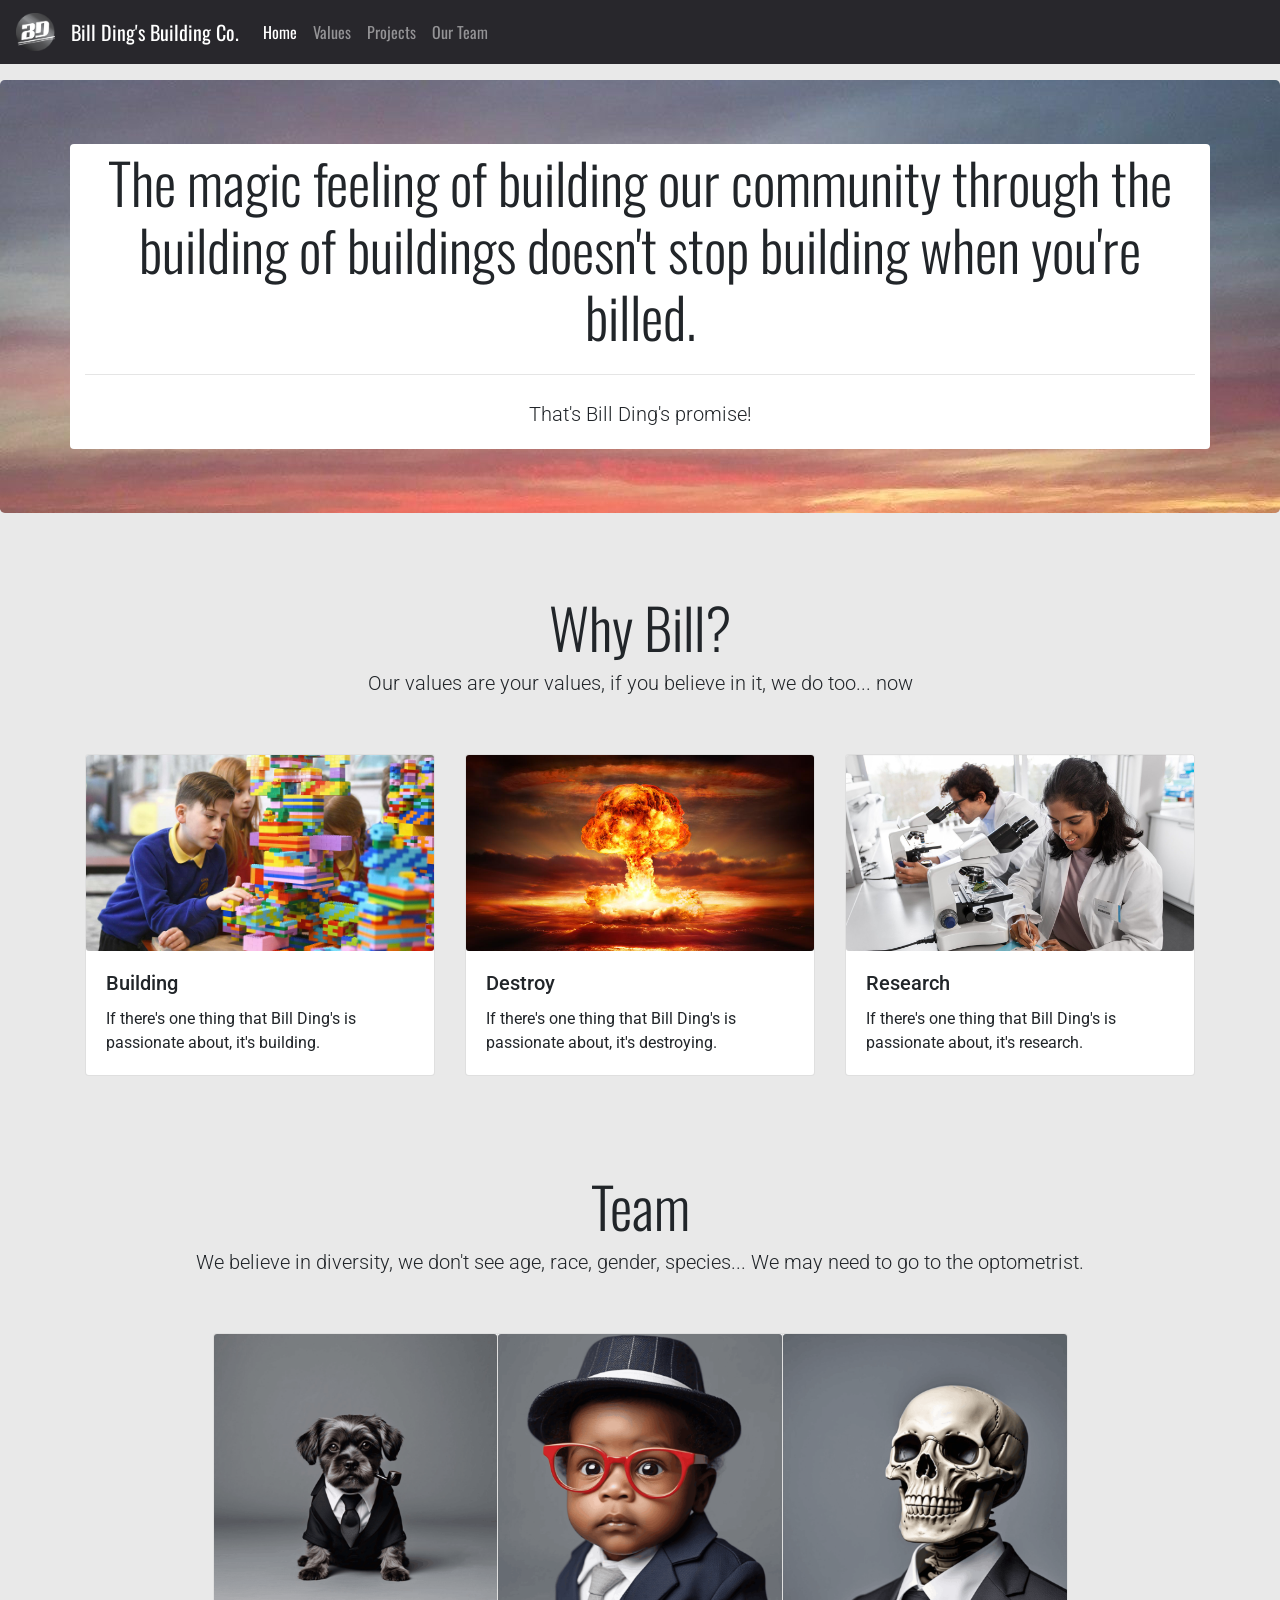
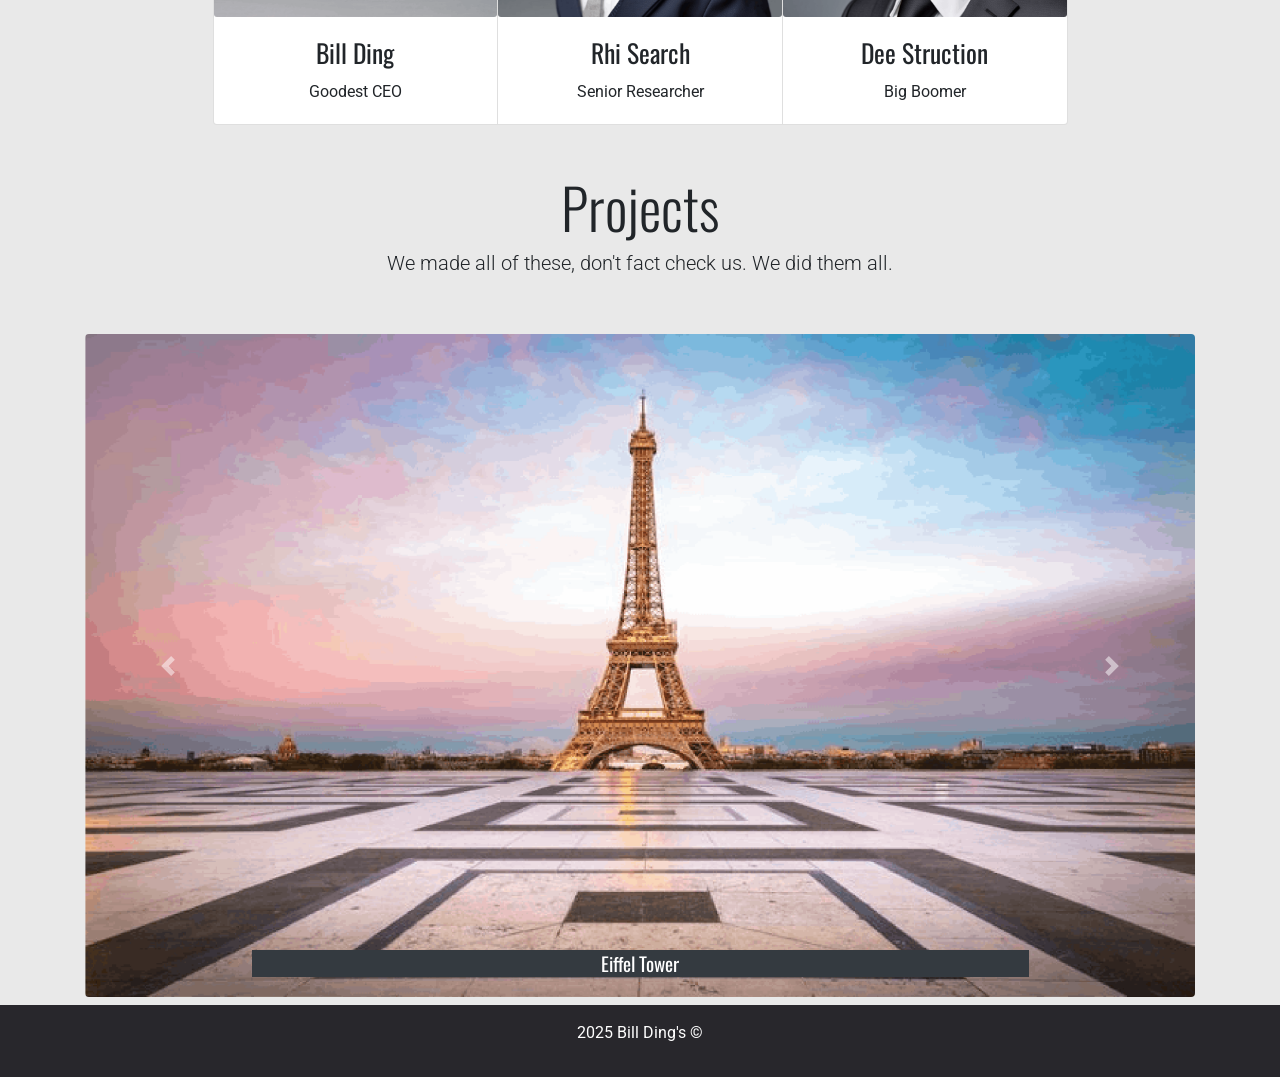
==== commit 3554b2c1: "Updated logo Updated logo Added favicon" ====
--- a/index.html
+++ b/index.html
@@ -4,6 +4,7 @@
   <meta charset="UTF-8">
   <meta name="viewport" content="width=device-width, initial-scale=1.0">
   <meta http-equiv="X-UA-Compatible" content="ie=edge">
+  <link rel="icon" type="image/x-icon" href="./resources/favicon.ico">
 
   <link rel="stylesheet" href="https://stackpath.bootstrapcdn.com/bootstrap/4.2.1/css/bootstrap.min.css" integrity="sha384-GJzZqFGwb1QTTN6wy59ffF1BuGJpLSa9DkKMp0DgiMDm4iYMj70gZWKYbI706tWS" crossorigin="anonymous">
   <link rel="stylesheet" href="./resources/css/index.css">
